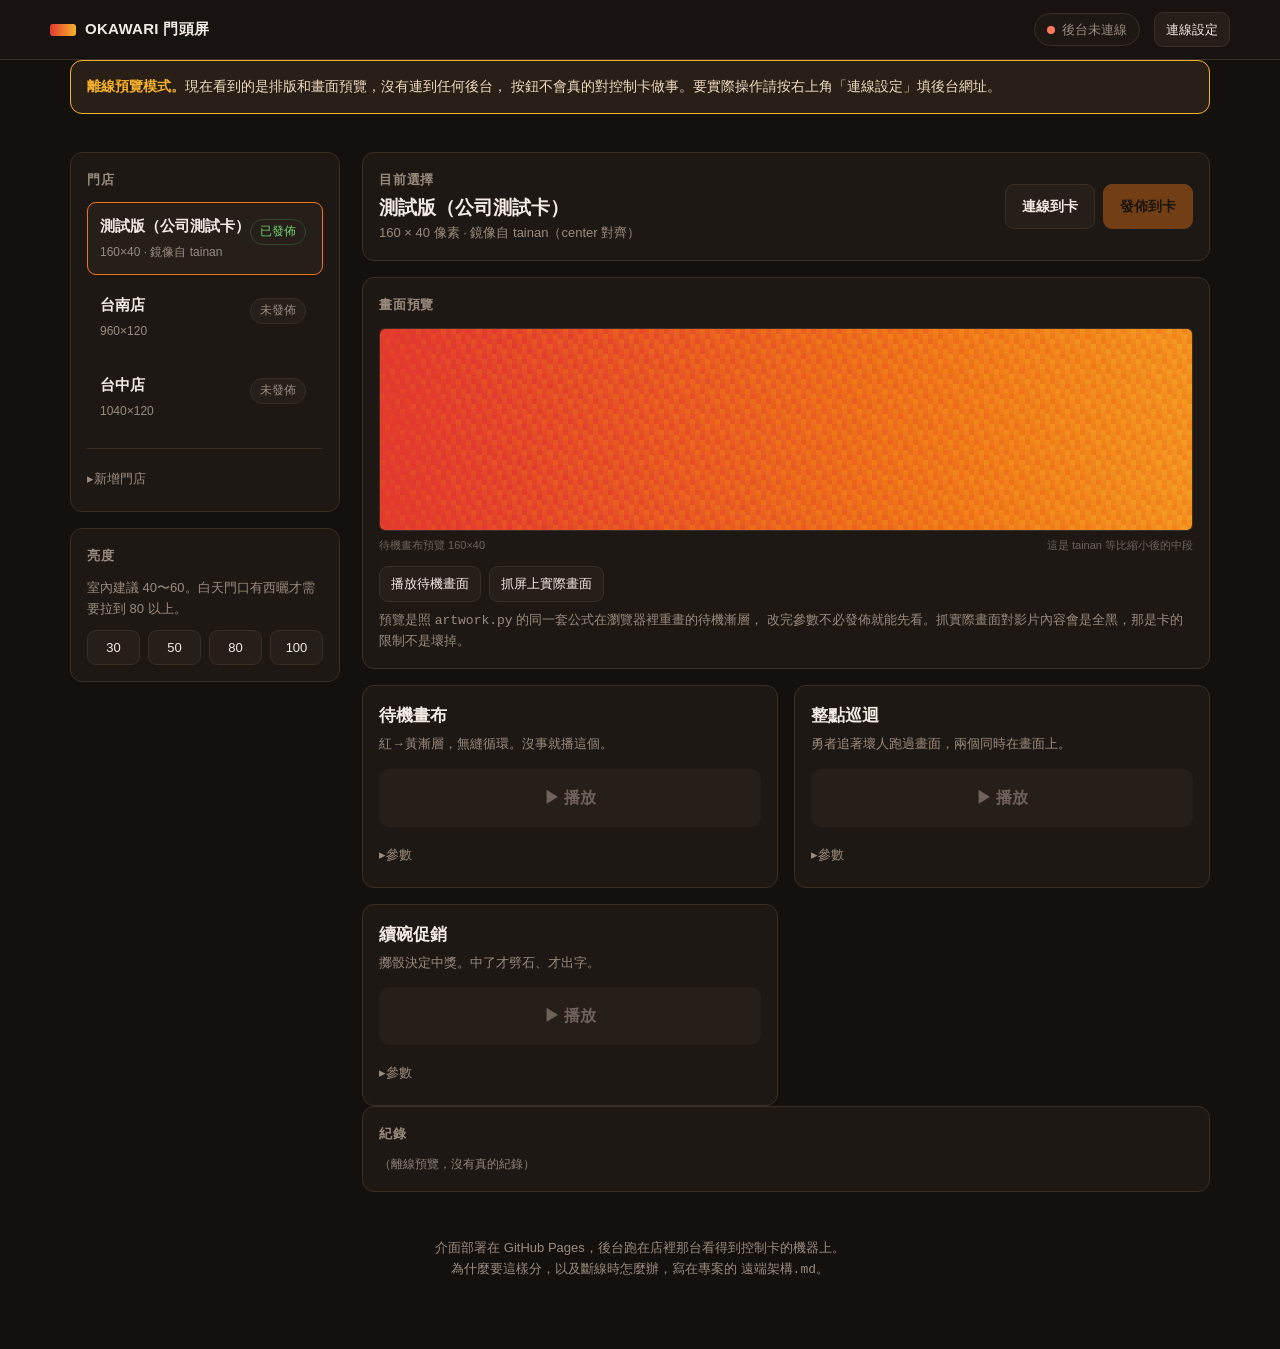
==== docs/index.html @ 8212ab4b "OKAWARI 門頭屏：後台、控制台介面、遠端架構 - docs/index.html  可部署到 GitHub Pages 的控制台 - 後台/            編譯 → 送檔 → 建節目，含" ====
<!doctype html>
<html lang="zh-Hant">
<head>
<meta charset="utf-8">
<meta name="viewport" content="width=device-width,initial-scale=1">
<meta name="color-scheme" content="dark">
<title>OKAWARI 門頭屏 · 控制台</title>
<link rel="icon" href="data:image/svg+xml,<svg xmlns='http://www.w3.org/2000/svg' viewBox='0 0 32 32'><rect width='32' height='32' rx='6' fill='%23e23a2e'/><rect x='5' y='12' width='22' height='8' rx='2' fill='%23f7b32b'/></svg>">
<style>
/* ------------------------------------------------------------------ 基礎 */
*{box-sizing:border-box;margin:0;padding:0}
:root{
  --bg:#14100e; --panel:#1e1814; --panel2:#261e19; --line:#3a2e25;
  --ink:#f4ece4; --dim:#9b8b7d; --dim2:#6f6259;
  --red:#e23a2e; --org:#f07818; --yel:#f7b32b;
  --ok:#6ed36e; --bad:#ff7a5c; --warn:#f7b32b;
  --r:12px;
}
body{
  background:var(--bg); color:var(--ink);
  font:15px/1.65 -apple-system,BlinkMacSystemFont,"Segoe UI","Noto Sans TC","PingFang TC","Microsoft JhengHei",sans-serif;
  -webkit-font-smoothing:antialiased; padding-bottom:60px;
}
a{color:var(--yel)}
button,input,select,textarea{font:inherit;color:inherit}
button{cursor:pointer;border:0;background:none}
::selection{background:var(--org);color:#1a1008}

/* ------------------------------------------------------------------ 版面 */
.wrap{max-width:1180px;margin:0 auto;padding:0 20px}
header{
  border-bottom:1px solid var(--line); background:#181310;
  position:sticky; top:0; z-index:50;
  backdrop-filter:blur(8px);
}
.hbar{display:flex;align-items:center;gap:14px;padding:12px 0;flex-wrap:wrap}
.logo{display:flex;align-items:center;gap:9px;font-weight:700;letter-spacing:.02em}
.logo i{width:26px;height:12px;border-radius:3px;
  background:linear-gradient(90deg,var(--red),var(--yel));display:block}
.spacer{flex:1}
.conn{display:flex;align-items:center;gap:7px;font-size:13px;color:var(--dim);
  border:1px solid var(--line);border-radius:20px;padding:5px 12px;background:var(--panel)}
.dot{width:8px;height:8px;border-radius:50%;background:var(--dim2);flex:none}
.dot.on{background:var(--ok);box-shadow:0 0 8px var(--ok)}
.dot.off{background:var(--bad)}
.dot.wait{background:var(--warn);animation:pulse 1s infinite}
@keyframes pulse{50%{opacity:.3}}

main{display:grid;grid-template-columns:270px 1fr;gap:22px;padding-top:22px;align-items:start}
@media(max-width:860px){main{grid-template-columns:1fr}}

.panel{background:var(--panel);border:1px solid var(--line);border-radius:var(--r);
  padding:16px;margin-bottom:16px}
.panel h2{font-size:13px;font-weight:600;color:var(--dim);letter-spacing:.06em;
  text-transform:uppercase;margin-bottom:12px}
.hint{color:var(--dim);font-size:13px;line-height:1.6}
.hint+.hint{margin-top:6px}

/* ------------------------------------------------------------------ 門店清單 */
.storeitem{display:block;width:100%;text-align:left;padding:11px 12px;border-radius:9px;
  border:1px solid transparent;margin-bottom:6px;transition:background .12s}
.storeitem:hover{background:var(--panel2)}
.storeitem.sel{background:var(--panel2);border-color:var(--org)}
.storeitem b{display:block;font-size:15px;font-weight:600}
.storeitem span{font-size:12px;color:var(--dim);font-variant-numeric:tabular-nums}
.storeitem .st{float:right;margin-top:5px}

/* ------------------------------------------------------------------ 內容卡 */
.grid{display:grid;grid-template-columns:repeat(auto-fit,minmax(280px,1fr));gap:16px}
.feat{background:var(--panel);border:1px solid var(--line);border-radius:var(--r);
  padding:16px;display:flex;flex-direction:column}
.feat h3{font-size:17px;margin-bottom:3px}
.feat .desc{color:var(--dim);font-size:13px;margin-bottom:14px;flex:1}
.trigger{width:100%;padding:16px;border-radius:10px;font-size:16px;font-weight:700;
  background:linear-gradient(96deg,var(--red),var(--org) 55%,var(--yel));color:#1a1008;
  transition:filter .12s,transform .06s}
.trigger:hover{filter:brightness(1.1)}
.trigger:active{transform:translateY(1px)}
.trigger[disabled]{background:var(--panel2);color:var(--dim2);cursor:not-allowed;filter:none}

/* ------------------------------------------------------------------ 按鈕 */
.btn{padding:10px 16px;border-radius:9px;background:var(--panel2);
  border:1px solid var(--line);font-size:14px;font-weight:600;transition:background .12s}
.btn:hover{background:#33291f}
.btn[disabled]{opacity:.4;cursor:not-allowed}
.btn.primary{background:var(--org);border-color:var(--org);color:#1a1008}
.btn.primary:hover{background:var(--yel)}
.btn.sm{padding:6px 11px;font-size:13px;font-weight:500}
.btn.danger:hover{background:#4a2320;border-color:var(--bad);color:var(--bad)}
.row{display:flex;gap:8px;flex-wrap:wrap}
.row>.grow{flex:1}

/* ------------------------------------------------------------------ 表單 */
label{display:block;font-size:12px;color:var(--dim);margin:12px 0 4px}
input,select{width:100%;padding:9px 11px;border-radius:8px;border:1px solid var(--line);
  background:#171310;font-size:14px}
input:focus,select:focus{outline:0;border-color:var(--org)}
.f2{display:grid;grid-template-columns:1fr 1fr;gap:0 10px}

/* ------------------------------------------------------------------ 預覽 */
.screen{width:100%;background:#000;border-radius:6px;border:1px solid var(--line);
  image-rendering:pixelated;display:block}
.ruler{display:flex;justify-content:space-between;font-size:11px;color:var(--dim2);
  font-variant-numeric:tabular-nums;margin-top:5px}

/* ------------------------------------------------------------------ 其他 */
.tag{display:inline-block;padding:2px 9px;border-radius:20px;font-size:11.5px;
  background:var(--panel2);border:1px solid var(--line);color:var(--dim);
  margin:0 4px 4px 0;font-variant-numeric:tabular-nums}
.tag.ok{color:var(--ok);border-color:#2d4a2d}
.tag.bad{color:var(--bad);border-color:#4a2b23}
.tag.click{cursor:pointer}
.tag.click:hover{border-color:var(--org)}
.tag.off{opacity:.35}
#log{font:12px/1.6 ui-monospace,SFMono-Regular,Consolas,monospace;color:#8f8378;
  white-space:pre-wrap;max-height:230px;overflow:auto;word-break:break-all}
details summary{cursor:pointer;color:var(--dim);font-size:13px;padding:5px 0;
  list-style:none;user-select:none}
details summary::-webkit-details-marker{display:none}
details summary::before{content:"▸ ";display:inline-block;transition:transform .15s}
details[open] summary::before{content:"▾ "}
.sep{height:1px;background:var(--line);margin:14px 0}
.toast{position:fixed;left:50%;bottom:26px;transform:translateX(-50%);z-index:200;
  background:#2b211a;border:1px solid var(--line);border-radius:10px;padding:12px 20px;
  font-size:14px;box-shadow:0 8px 28px #0009;max-width:90vw}
.toast.bad{border-color:var(--bad);color:var(--bad)}
.toast.ok{border-color:#2d4a2d}
.banner{background:#2a1f16;border:1px solid var(--warn);border-radius:var(--r);
  padding:14px 16px;margin-bottom:16px;font-size:14px;color:#f0dcc0}
.banner b{color:var(--yel)}
</style>
</head>
<body>

<header>
 <div class="wrap hbar">
  <div class="logo"><i></i>OKAWARI 門頭屏</div>
  <div class="spacer"></div>
  <div class="conn"><span class="dot wait" id="dot"></span><span id="connlabel">連線中…</span></div>
  <button class="btn sm" onclick="toggleSettings()">連線設定</button>
 </div>
</header>

<div class="wrap">

<div id="settings" class="panel" style="display:none;margin-top:16px">
  <h2>後台位置</h2>
  <p class="hint">這個頁面本身只是介面，真正跟控制卡講話的是「後台」。
     下面填後台在哪裡。換場地、換網路就改這一格，其他都不用動。</p>
  <label>後台網址</label>
  <input id="apibase" placeholder="http://localhost:8080">
  <div class="row" style="margin-top:10px">
    <button class="btn sm" onclick="preset('http://localhost:8080')">本機</button>
    <button class="btn sm" onclick="preset(location.origin)">同一台（現在這個網址）</button>
    <button class="btn sm" onclick="preset('')">離線預覽</button>
    <span class="grow"></span>
    <button class="btn sm primary" onclick="saveBase()">套用</button>
  </div>
  <div class="sep"></div>
  <p class="hint"><b>連不上的時候先看這裡：</b></p>
  <p class="hint">· 這個頁面走 https、後台走 http 的話，瀏覽器只准連 <code>localhost</code>，
     區網 IP（192.168.x.x）會被擋掉。要嘛把頁面存到本機用 http 開，
     要嘛給後台一個 https 網址（見 <code>遠端架構.md</code> 的 Cloudflare Tunnel 那節）。</p>
  <p class="hint">· 後台沒開 → 先在那台電腦跑 <code>後台.bat</code>。</p>
</div>

<div id="offlinebanner" class="banner" style="display:none">
  <b>離線預覽模式。</b>現在看到的是排版和畫面預覽，沒有連到任何後台，
  按鈕不會真的對控制卡做事。要實際操作請按右上角「連線設定」填後台網址。
</div>

<main>
<!-- ------------------------------------------------------ 左：門店 -->
<aside>
  <div class="panel">
    <h2>門店</h2>
    <div id="storelist"></div>
    <div class="sep"></div>
    <details>
      <summary>新增門店</summary>
      <p class="hint">代號是英文短代號，小寫、不要空格。取了不要改，它會變成檔名前綴。</p>
      <label>代號</label><input id="nid" placeholder="kaohsiung">
      <label>店名</label><input id="nname" placeholder="高雄店">
      <div class="f2">
        <div><label>畫布寬</label><input id="nw" inputmode="numeric" placeholder="960"></div>
        <div><label>畫布高</label><input id="nh" inputmode="numeric" placeholder="120"></div>
      </div>
      <div class="row" style="margin-top:12px">
        <button class="btn sm" onclick="addStore()">＋ 建立</button>
      </div>
    </details>
  </div>

  <div class="panel">
    <h2>亮度</h2>
    <p class="hint" style="margin-bottom:10px">室內建議 40〜60。白天門口有西曬才需要拉到 80 以上。</p>
    <div class="row">
      <button class="btn sm grow" onclick="bright(30)">30</button>
      <button class="btn sm grow" onclick="bright(50)">50</button>
      <button class="btn sm grow" onclick="bright(80)">80</button>
      <button class="btn sm grow" onclick="bright(100)">100</button>
    </div>
  </div>
</aside>

<!-- ------------------------------------------------------ 右：控制 -->
<section>
  <div class="panel">
    <div class="row" style="align-items:center">
      <div class="grow">
        <h2 style="margin:0">目前選擇</h2>
        <div id="curname" style="font-size:19px;font-weight:700;margin-top:2px">—</div>
        <div id="curmeta" class="hint"></div>
      </div>
      <button class="btn" onclick="doConnect()">連線到卡</button>
      <button class="btn primary" id="pubbtn" onclick="doPublish()">發佈到卡</button>
    </div>
  </div>

  <div class="panel">
    <h2>畫面預覽</h2>
    <canvas id="prev" class="screen"></canvas>
    <div class="ruler"><span id="prevleft">—</span><span id="prevright"></span></div>
    <div class="row" style="margin-top:12px">
      <button class="btn sm" id="livebtn" onclick="toggleLive()">播放待機畫面</button>
      <button class="btn sm" onclick="loadShot()">抓屏上實際畫面</button>
    </div>
    <p class="hint" style="margin-top:8px">
      預覽是照 <code>artwork.py</code> 的同一套公式在瀏覽器裡重畫的待機漸層，
      改完參數不必發佈就能先看。抓實際畫面對影片內容會是全黑，那是卡的限制不是壞掉。</p>
  </div>

  <div id="features" class="grid"></div>

  <div class="panel">
    <h2>紀錄</h2>
    <div id="log">—</div>
  </div>
</section>
</main>

<p class="hint" style="margin:30px 0 10px;text-align:center">
  介面部署在 GitHub Pages，後台跑在店裡那台看得到控制卡的機器上。<br>
  為什麼要這樣分，以及斷線時怎麼辦，寫在專案的 <code>遠端架構.md</code>。
</p>
</div>

<script>
/* ==================================================================
   OKAWARI 門頭屏 · 控制台前端

   這支是純靜態頁面，可以直接放 GitHub Pages。
   它自己不認得控制卡，所有動作都是打 API 給「後台」，
   後台才是那台看得到卡的機器。所以後台位置要能改，存在 localStorage。
   ================================================================== */

const $ = id => document.getElementById(id);
let BASE = localStorage.getItem('okawari_api');
if (BASE === null) BASE = guessBase();
let D = null;              // 後台回來的整包資料
let SEL = localStorage.getItem('okawari_store') || '';
let ONLINE = false;
let BUSY = false;

/* 第一次開的時候猜一個合理的後台位置：
   從後台自己端出來的話用同一個 origin，從 GitHub Pages 開的話用 localhost。 */
function guessBase(){
  if (location.protocol === 'file:') return 'http://localhost:8080';
  if (location.hostname.endsWith('github.io')) return 'http://localhost:8080';
  return location.origin;
}

/* ---------------------------------------------------------------- API */
async function api(path, body){
  if (!BASE) throw new Error('OFFLINE');
  const opt = {cache:'no-store'};
  if (body){ opt.method='POST'; opt.body=JSON.stringify(body); }
  const ctl = new AbortController();
  const kill = setTimeout(()=>ctl.abort(), 180000);   // 發佈會跑很久
  opt.signal = ctl.signal;
  try{
    const r = await fetch(BASE.replace(/\/$/,'') + path, opt);
    const j = await r.json();
    if (j.error) throw new Error(j.error);
    return j;
  } finally { clearTimeout(kill); }
}

function toast(msg, kind){
  const t = document.createElement('div');
  t.className = 'toast ' + (kind||'');
  t.textContent = msg;
  document.body.appendChild(t);
  setTimeout(()=>t.remove(), kind==='bad' ? 6000 : 2600);
}

/* ---------------------------------------------------------------- 設定 */
function toggleSettings(){
  const s = $('settings');
  s.style.display = s.style.display === 'none' ? 'block' : 'none';
  $('apibase').value = BASE;
}
function preset(v){ $('apibase').value = v; }
function saveBase(){
  BASE = $('apibase').value.trim().replace(/\/$/,'');
  localStorage.setItem('okawari_api', BASE);
  $('settings').style.display = 'none';
  toast(BASE ? ('後台設成 ' + BASE) : '切到離線預覽');
  refresh();
}

/* ---------------------------------------------------------------- 內容定義
   每個功能底下要出現哪些可調參數。跟 artwork.py 的 DEFAULT_PARAMS 對應。 */
const FEATURES = [
  {key:'idle', name:'待機畫布', desc:'紅→黃漸層，無縫循環。沒事就播這個。', fields:[
    ['idle_scroll','漸層跑動（一輪跑幾趟，0 = 不跑、只在原地慢慢變色）'],
    ['idle_seconds','長度（秒）'],
    ['idle_fps','每秒幾格'],
    ['gradient_window','漸變跨度 0〜1（越小顏色跨度越窄）'],
    ['dither','顆粒強度（0 = 完全乾淨，但容易出色帶）'],
  ]},
  {key:'patrol', name:'整點巡迴', desc:'勇者追著壞人跑過畫面，兩個同時在畫面上。', fields:[
    ['patrol_every_minutes','自動觸發間隔（分鐘，0 = 不自動）'],
    ['patrol_seconds','長度（秒）'],
    ['patrol_fps','每秒幾格'],
    ['patrol_gap','勇者落後壞人的距離'],
  ]},
  {key:'okawari', name:'續碗促銷', desc:'擲骰決定中獎。中了才劈石、才出字。', fields:[
    ['okawari_text','中獎文字'],
    ['okawari_hit_chance','中獎機率 0〜1'],
    ['okawari_seconds','長度（秒）'],
    ['okawari_fps','每秒幾格'],
    ['okawari_stone','石頭位置 0〜1'],
  ]},
];

/* ---------------------------------------------------------------- 離線示範資料 */
const DEMO = {
  offline: true,
  connected: null, card_ip: null,
  params: {idle_seconds:30, idle_fps:2, idle_scroll:0, patrol_every_minutes:0,
    patrol_seconds:12, patrol_fps:25, okawari_seconds:8, okawari_fps:25,
    okawari_hit_chance:0.25, patrol_gap:30, okawari_stone:0.55,
    gradient_window:0.72, dither:0.22, hero_scale:0.72,
    okawari_text:'おかわり おめでとう!'},
  stores: [
    {id:'test', name:'測試版（公司測試卡）', canvas:{width:160,height:40},
     mirror:{of:'tainan',align:'center'}, published:{idle:{},patrol:{},okawari:{}},
     contents:[{key:'idle',enabled:true},{key:'patrol',enabled:true},{key:'okawari',enabled:true}]},
    {id:'tainan', name:'台南店', canvas:{width:960,height:120},
     contents:[{key:'idle',enabled:true},{key:'patrol',enabled:true},{key:'okawari',enabled:true}]},
    {id:'taichung', name:'台中店', canvas:{width:1040,height:120},
     contents:[{key:'idle',enabled:true},{key:'patrol',enabled:true},{key:'okawari',enabled:true}]},
  ],
  log: ['（離線預覽，沒有真的紀錄）'],
};

/* ---------------------------------------------------------------- 主更新 */
async function refresh(){
  if (BUSY) return;
  let ok = false;
  try {
    D = await api('/api/stores');
    ok = true;
  } catch(e) {
    D = DEMO;
  }
  ONLINE = ok;
  $('offlinebanner').style.display = ok ? 'none' : 'block';
  $('dot').className = 'dot ' + (ok ? (D.connected ? 'on' : 'wait') : 'off');
  $('connlabel').textContent = !ok ? '後台未連線'
    : D.connected ? ('卡已連線 · ' + D.card_ip)
    : '後台在，卡未連線';

  if (!D.stores.some(s => s.id === SEL)) SEL = (D.stores[0]||{}).id || '';
  drawStores();
  drawCurrent();
  drawFeatures();
  $('log').textContent = (D.log||[]).join('\n') || '—';

  // 每次更新都重畫預覽。不能只靠 live 的動畫迴圈 —— 瀏覽器切到別的分頁時
  // requestAnimationFrame 會停掉，回來時畫布還停在上一家店的尺寸。
  // 除非現在畫的是抓回來的實際畫面，那就別蓋掉。
  if (mode === 'preview') drawPreview(phase);
}

function drawStores(){
  $('storelist').innerHTML = D.stores.map(s => {
    const c = s.canvas||{};
    const pubn = Object.keys(s.published||{}).length;
    const st = pubn
      ? `<span class="tag ok st">已發佈</span>`
      : `<span class="tag st">未發佈</span>`;
    return `<button class="storeitem ${s.id===SEL?'sel':''}" onclick="pick('${s.id}')">
      ${st}<b>${esc(s.name)}</b>
      <span>${c.width ? c.width+'×'+c.height : '畫布未定'}${s.mirror?' · 鏡像自 '+s.mirror.of:''}</span>
    </button>`;
  }).join('');
}

function cur(){ return (D.stores||[]).find(s => s.id === SEL) || {}; }

function drawCurrent(){
  const s = cur(), c = s.canvas||{};
  $('curname').textContent = s.name || '—';
  const bits = [];
  if (c.width) bits.push(c.width + ' × ' + c.height + ' 像素');
  if (s.mirror) bits.push('鏡像自 ' + s.mirror.of + '（' + s.mirror.align + ' 對齊）');
  const netmap = {'4g-router':'4G 路由器','none':'沒有對外網路','lan':'店內網路'};
  if (s.network) bits.push(netmap[s.network.uplink] || s.network.uplink);
  $('curmeta').textContent = bits.join(' · ');
  $('pubbtn').disabled = !ONLINE;
}

function drawFeatures(){
  const s = cur(), pub = s.published||{}, P = D.params||{};
  $('features').innerHTML = FEATURES.filter(f =>
    (s.contents||[]).some(c => c.key===f.key && c.enabled)
  ).map(f => {
    const ready = !!pub[f.key];
    return `<div class="feat">
      <h3>${f.name}</h3>
      <div class="desc">${f.desc}</div>
      <button class="trigger" ${(!ready||!ONLINE)?'disabled':''}
        onclick="trigger('${f.key}')">${ready?'▶ 播放':'尚未發佈'}</button>
      <details style="margin-top:12px">
        <summary>參數</summary>
        ${f.fields.map(([k,lab]) =>
          `<label>${lab}</label><input data-g="${f.key}" data-p="${k}"
             value="${P[k]!==undefined?esc(String(P[k])):''}"
             oninput="if('${k}'.startsWith('idle')||'${k}'=='gradient_window'||'${k}'=='dither')drawPreview(phase)">`
        ).join('')}
        <div class="row" style="margin-top:12px">
          <button class="btn sm" onclick="saveGroup('${f.key}')">儲存參數</button>
        </div>
        <p class="hint" style="margin-top:8px">存完要按上面的「發佈到卡」才會重編上去。</p>
      </details>
    </div>`;
  }).join('') || '<div class="panel hint">這家店還沒啟用任何內容。</div>';
}

function esc(s){ return String(s).replace(/[&<>"]/g, m =>
  ({'&':'&amp;','<':'&lt;','>':'&gt;','"':'&quot;'}[m])); }

/* ---------------------------------------------------------------- 動作 */
function pick(id){ SEL = id; localStorage.setItem('okawari_store', id); refresh(); }

async function act(fn, label){
  if (!ONLINE) return toast('離線預覽，這個按鈕不會真的做事', 'bad');
  BUSY = true;
  try { await fn(); toast(label + ' 完成', 'ok'); }
  catch(e){ toast(label + ' 失敗：' + e.message, 'bad'); }
  finally { BUSY = false; refresh(); }
}

function doConnect(){ act(() => api('/api/connect?store=' + SEL), '連線'); }

function doPublish(){
  if (!confirm('要重新編譯並送到卡上嗎？\n畫布越大越久，960×120 大約要一兩分鐘。')) return;
  $('pubbtn').textContent = '編譯發佈中…';
  act(() => api('/api/publish?store=' + SEL), '發佈')
    .finally(() => $('pubbtn').textContent = '發佈到卡');
}

function trigger(key){
  act(async () => {
    const r = await api('/api/switch?store=' + SEL + '&key=' + key);
    if (r.hit === true)  toast('續碗中獎！劈石版本', 'ok');
    if (r.hit === false) toast('續碗沒中，跑過去版本');
  }, '播放');
}

function bright(v){ act(() => api('/api/brightness?value=' + v), '亮度 ' + v); }

function saveGroup(k){
  const b = {};
  document.querySelectorAll('[data-g="' + k + '"]').forEach(i => b[i.dataset.p] = i.value);
  act(() => api('/api/params', b), '儲存參數');
}

function addStore(){
  const b = {id:$('nid').value.trim(), name:$('nname').value.trim(),
             width:$('nw').value, height:$('nh').value};
  if (!b.id) return toast('要先填代號', 'bad');
  act(() => api('/api/add_store', b), '新增門店');
}

async function loadShot(){
  if (!ONLINE) return toast('離線預覽抓不到畫面', 'bad');
  stopLive();
  const cv = $('prev'), g = cv.getContext('2d');
  const im = new Image();
  im.onload = () => {
    mode = 'shot';
    cv.width = im.width; cv.height = im.height;
    cv.style.aspectRatio = im.width + ' / ' + im.height;
    g.drawImage(im, 0, 0);
    $('prevleft').textContent = '屏上實際畫面 ' + im.width + '×' + im.height;
    $('prevright').textContent = new Date().toLocaleTimeString();
  };
  im.onerror = () => toast('抓不到畫面。影片內容本來就截不到圖，會是黑的。', 'bad');
  im.src = BASE + '/api/shot?' + Date.now();
}

/* ================================================================
   待機漸層預覽
   照 artwork.py 的 Screen.gradient() 一比一搬過來，
   這樣後台還沒開、或還沒發佈的時候也看得到改參數的效果。
   ================================================================ */
const RED=[226,58,46], ORG=[240,120,24], YEL=[247,179,43];
const RAMP = (() => {
  const r = new Uint8Array(256*3);
  for (let i=0;i<256;i++){
    const t = i/255;
    let c;
    if (t < 0.5){ const u=t*2; c = RED.map((v,k)=>v+(ORG[k]-v)*u); }
    else { const u=(t-0.5)*2; c = ORG.map((v,k)=>v+(YEL[k]-v)*u); }
    r[i*3]=c[0]|0; r[i*3+1]=c[1]|0; r[i*3+2]=c[2]|0;
  }
  return r;
})();

/* 讀參數：優先讀畫面上正在編輯的輸入框，沒有才用後台存的值。
   這樣調參數是即時看得到的，不用先存檔。 */
function livParam(name, dflt){
  const el = document.querySelector('[data-p="' + name + '"]');
  if (el && el.value !== '') { const v = parseFloat(el.value); if (!isNaN(v)) return v; }
  const v = (D && D.params) ? parseFloat(D.params[name]) : NaN;
  return isNaN(v) ? dflt : v;
}

let live = false, phase = 0, raf = null;
let mode = 'preview';        // 'preview' = 自己算的漸層；'shot' = 從卡上抓回來的畫面

function drawPreview(ph){
  mode = 'preview';
  const s = cur(), c = s.canvas || {};
  const cols = c.width || 160, rows = c.height || 40;
  const cv = $('prev'), g = cv.getContext('2d');
  cv.width = cols; cv.height = rows;
  cv.style.aspectRatio = cols + ' / ' + rows;

  const win = livParam('gradient_window', 0.72);
  const dAmt = livParam('dither', 0.22);
  const dth = []; for (let k=0;k<17;k++) dth.push(((k/17)-0.5)*dAmt);

  const img = g.createImageData(cols, rows);
  const px = img.data;
  const span = Math.max(1, cols-1);
  let i = 0;
  for (let y=0;y<rows;y++){
    const d13 = 13*y;
    for (let x=0;x<cols;x++){
      let t = ph + (x/span)*win + dth[(7*x + d13) % 17];
      t = t < 0 ? 0 : (t > 1 ? 1 : t);
      const o = (t*255|0)*3;
      px[i++]=RAMP[o]; px[i++]=RAMP[o+1]; px[i++]=RAMP[o+2]; px[i++]=255;
    }
  }
  g.putImageData(img, 0, 0);

  $('prevleft').textContent = '待機畫布預覽 ' + cols + '×' + rows;
  $('prevright').textContent = s.mirror
    ? ('這是 ' + s.mirror.of + ' 等比縮小後的中段')
    : '主畫布';
}

/* phase 走三角波，跟 render_idle() 一樣，這樣尾接頭不會跳。 */
function toggleLive(){ live ? stopLive() : startLive(); }
function startLive(){
  live = true; $('livebtn').textContent = '停止';
  const secs = Math.max(1, livParam('idle_seconds', 30));
  const room = 1 - livParam('gradient_window', 0.72);
  const t0 = performance.now();
  (function step(now){
    if (!live) return;
    const q = ((now - t0) / 1000 / secs) % 1;
    phase = room * (q < 0.5 ? q*2 : (1-q)*2);
    drawPreview(phase);
    raf = requestAnimationFrame(step);
  })(t0);
}
function stopLive(){
  live = false; if (raf) cancelAnimationFrame(raf);
  $('livebtn').textContent = '播放待機畫面';
}

/* ---------------------------------------------------------------- 啟動 */
refresh();
setInterval(() => { if (!BUSY) refresh(); }, 6000);
</script>
</body>
</html>
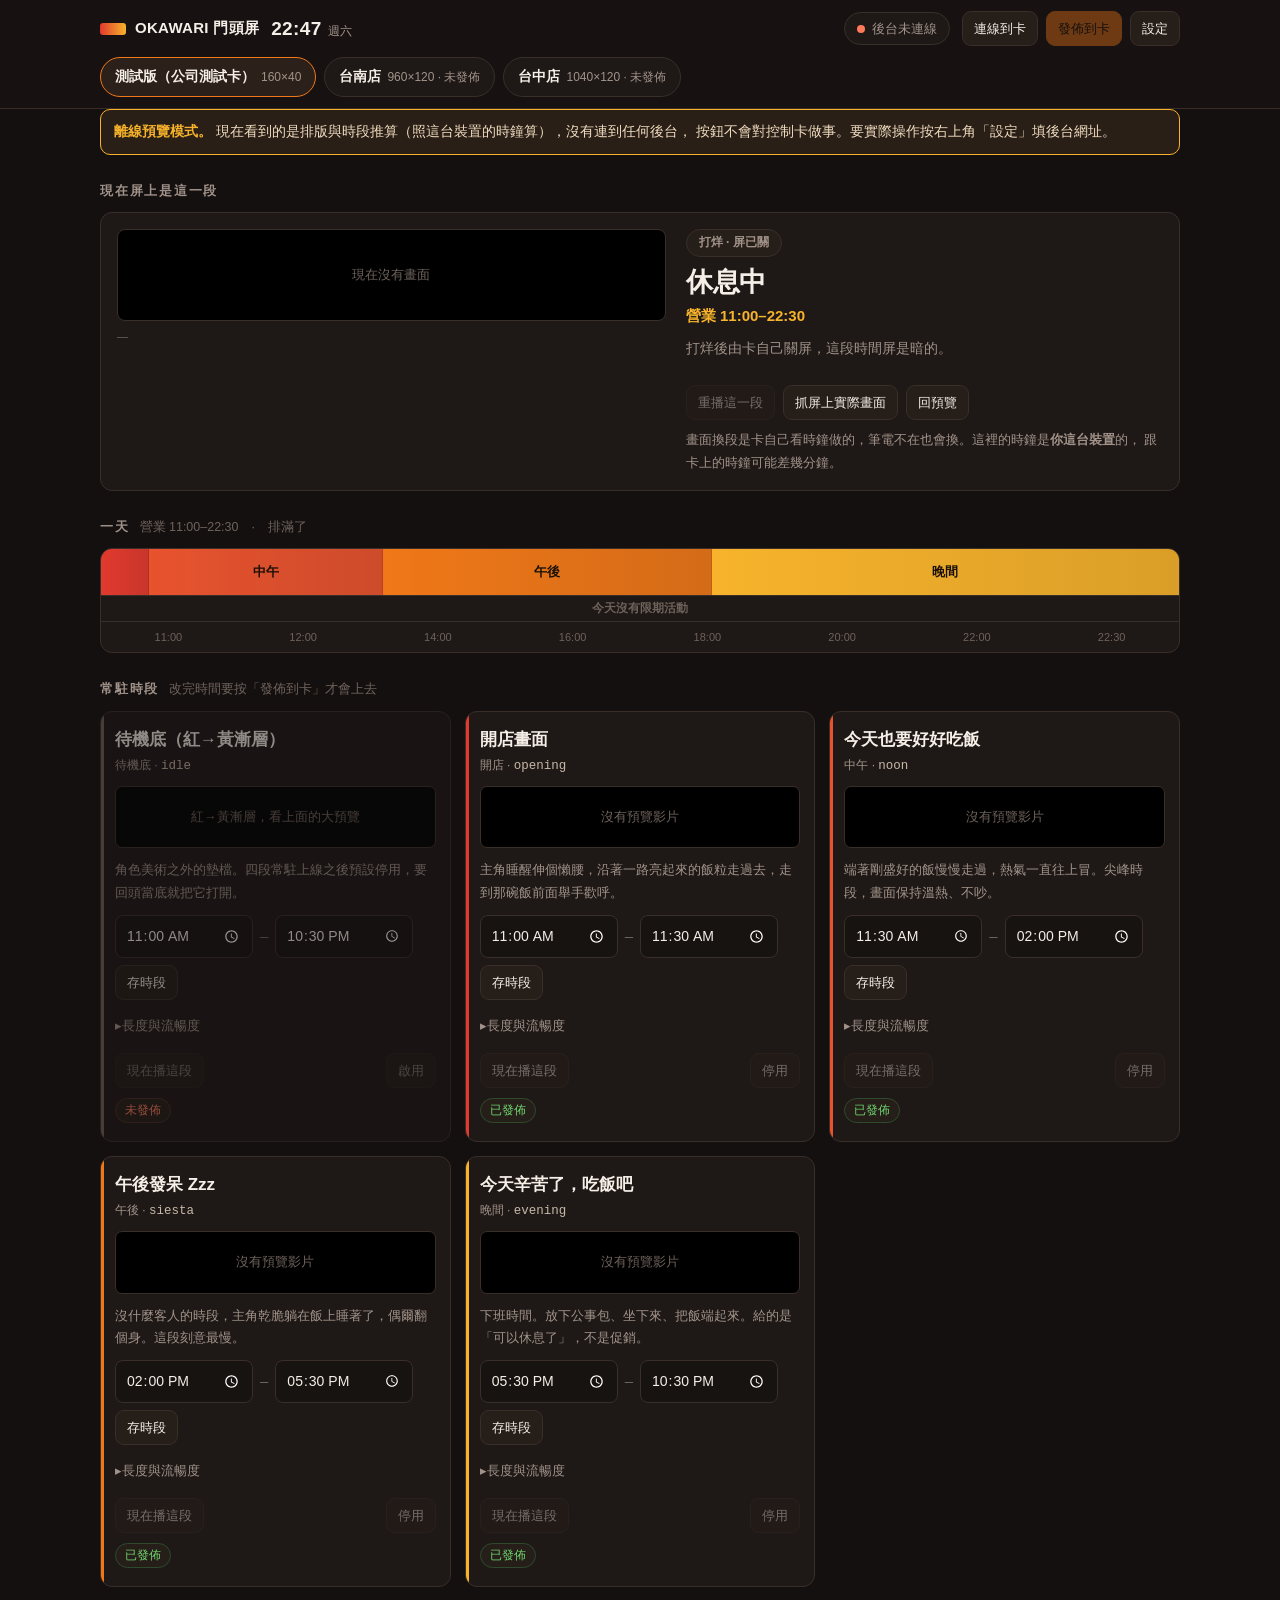
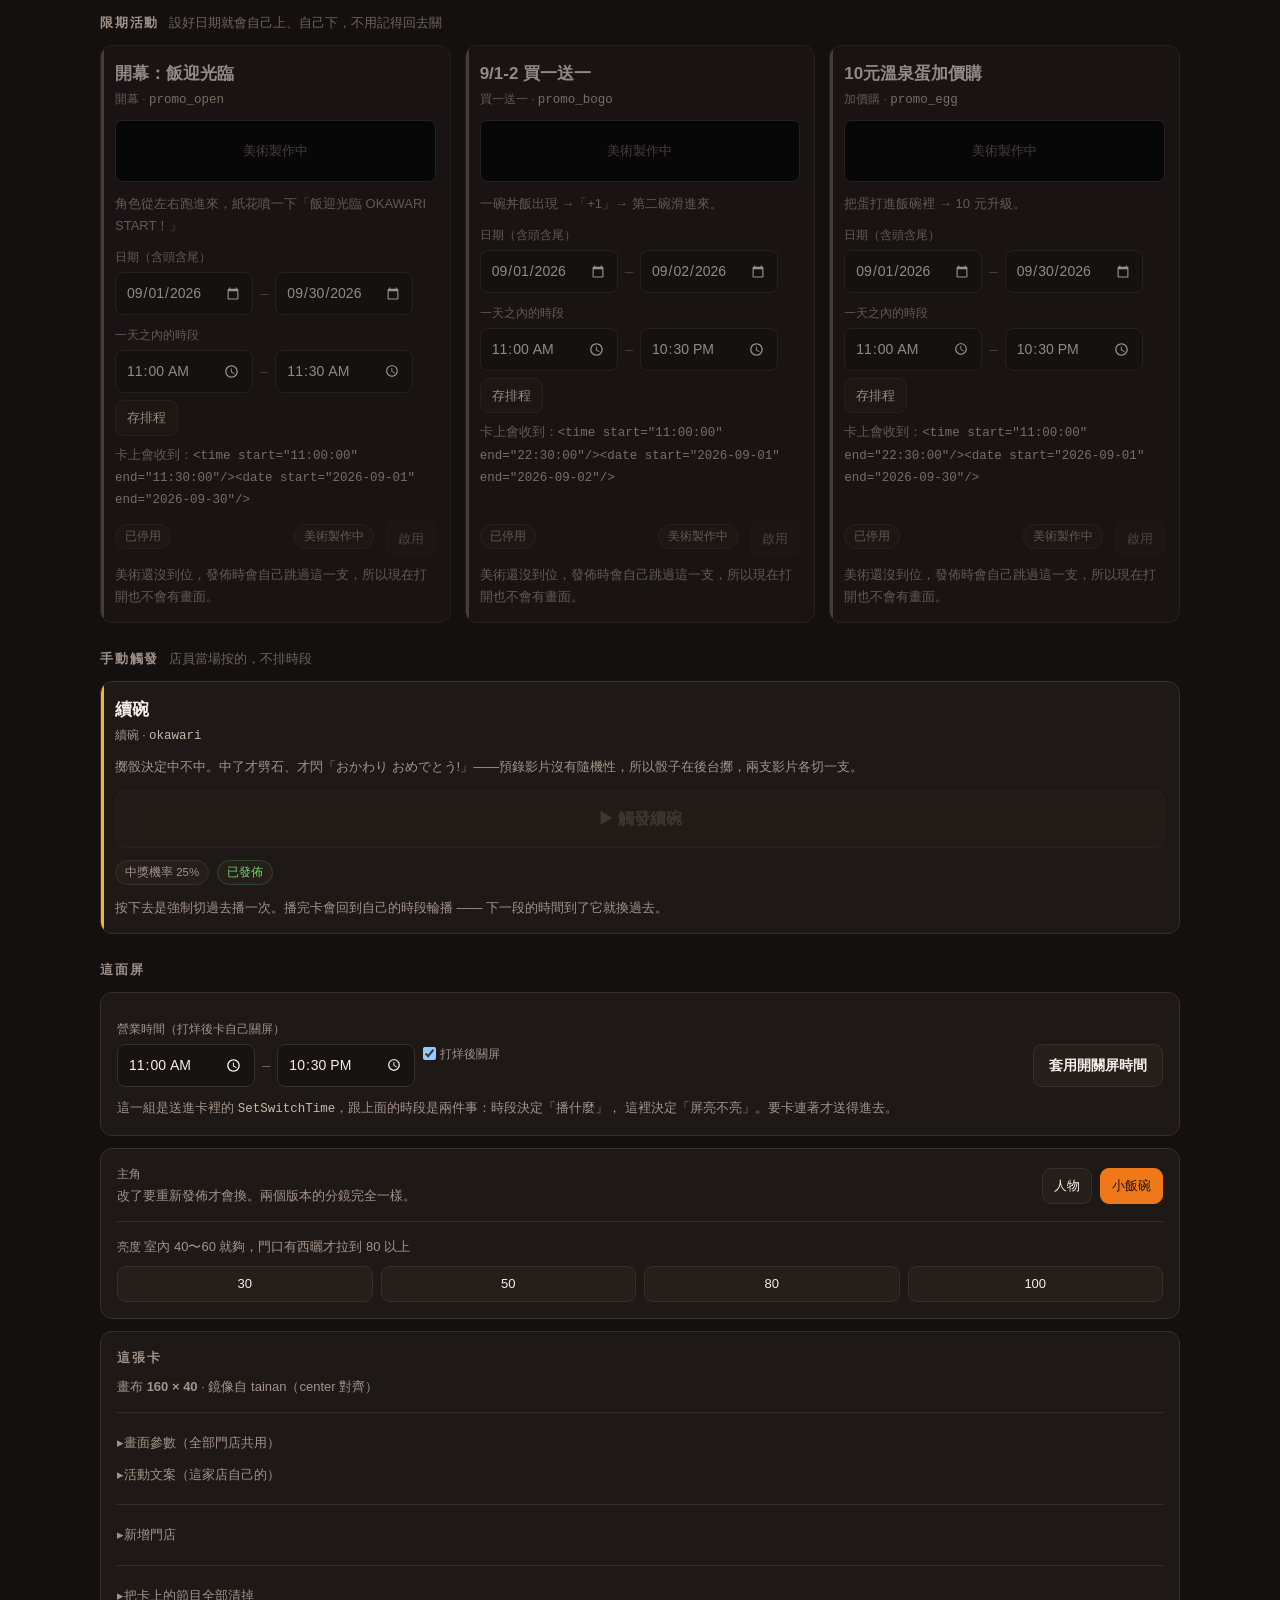
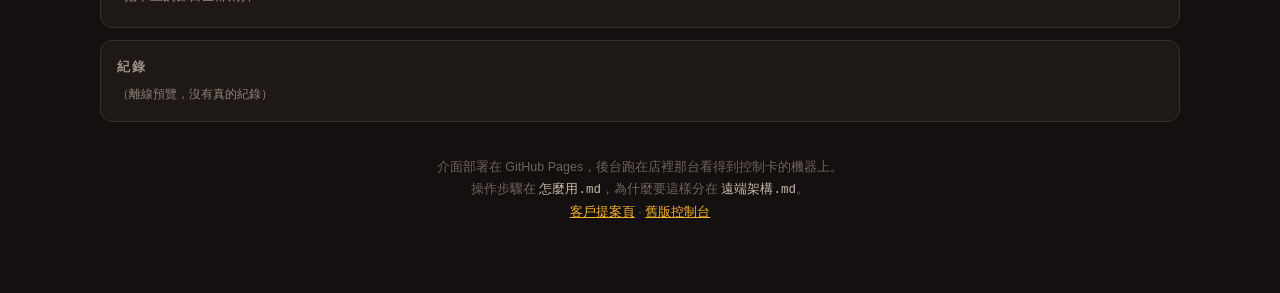
==== commit 98338a42: "0818 故事線：晚間上班族、續飯 COMBO、金飯碗、買一送一 業主 8/18 給的新故事線，加上 8/19 的兩個回饋。  畫面 - 晚間段改成上班族造型。不是新角色，是主角換裝 ——   小飯碗" ====
--- a/docs/index.html
+++ b/docs/index.html
@@ -7,11 +7,18 @@
 <title>OKAWARI 門頭屏 · 控制台</title>
 <link rel="icon" href="data:image/svg+xml,<svg xmlns='http://www.w3.org/2000/svg' viewBox='0 0 32 32'><rect width='32' height='32' rx='6' fill='%23e23a2e'/><rect x='5' y='12' width='22' height='8' rx='2' fill='%23f7b32b'/></svg>">
 <style>
-/* ------------------------------------------------------------------ 基礎 */
+/* ==================================================================
+   控制台 v2 · 以時段為主
+
+   v1 是「三個功能各一張卡，按下去就播」。四段常駐上線之後那個排法就
+   不對了 —— 屏平常是卡自己按時鐘在換，沒有人在按按鈕。
+   所以這一版的主角是「一天」：現在是哪一段、接下來換什麼、
+   哪個時間沒排到東西。手動觸發降級成其中一小塊。
+   ================================================================== */
 *{box-sizing:border-box;margin:0;padding:0}
 :root{
-  --bg:#14100e; --panel:#1e1814; --panel2:#261e19; --line:#3a2e25;
-  --ink:#f4ece4; --dim:#9b8b7d; --dim2:#6f6259;
+  --bg:#141010; --panel:#1e1816; --panel2:#261e19; --line:#3a2e28;
+  --ink:#f6efe8; --dim:#a2938a; --dim2:#6f625b;
   --red:#e23a2e; --org:#f07818; --yel:#f7b32b;
   --ok:#6ed36e; --bad:#ff7a5c; --warn:#f7b32b;
   --r:12px;
@@ -19,24 +26,25 @@
 body{
   background:var(--bg); color:var(--ink);
   font:15px/1.65 -apple-system,BlinkMacSystemFont,"Segoe UI","Noto Sans TC","PingFang TC","Microsoft JhengHei",sans-serif;
-  -webkit-font-smoothing:antialiased; padding-bottom:60px;
+  -webkit-font-smoothing:antialiased; padding-bottom:70px;
 }
 a{color:var(--yel)}
-button,input,select,textarea{font:inherit;color:inherit}
+button,input,select{font:inherit;color:inherit}
 button{cursor:pointer;border:0;background:none}
+code{font:12.5px/1.5 ui-monospace,SFMono-Regular,Consolas,monospace;color:#c8b8a8}
 ::selection{background:var(--org);color:#1a1008}
+.num{font-variant-numeric:tabular-nums}
 
 /* ------------------------------------------------------------------ 版面 */
-.wrap{max-width:1180px;margin:0 auto;padding:0 20px}
-header{
-  border-bottom:1px solid var(--line); background:#181310;
-  position:sticky; top:0; z-index:50;
-  backdrop-filter:blur(8px);
-}
-.hbar{display:flex;align-items:center;gap:14px;padding:12px 0;flex-wrap:wrap}
+.wrap{max-width:1120px;margin:0 auto;padding:0 20px}
+header{border-bottom:1px solid var(--line);background:#181312f2;
+  position:sticky;top:0;z-index:50;backdrop-filter:blur(10px)}
+.hbar{display:flex;align-items:center;gap:12px;padding:11px 0;flex-wrap:wrap}
 .logo{display:flex;align-items:center;gap:9px;font-weight:700;letter-spacing:.02em}
-.logo i{width:26px;height:12px;border-radius:3px;
-  background:linear-gradient(90deg,var(--red),var(--yel));display:block}
+.logo i{width:26px;height:12px;border-radius:3px;display:block;
+  background:linear-gradient(90deg,var(--red),var(--yel))}
+.clock{font-size:19px;font-weight:700;letter-spacing:.02em}
+.clock small{font-size:12px;font-weight:400;color:var(--dim);margin-left:6px}
 .spacer{flex:1}
 .conn{display:flex;align-items:center;gap:7px;font-size:13px;color:var(--dim);
   border:1px solid var(--line);border-radius:20px;padding:5px 12px;background:var(--panel)}
@@ -46,107 +54,175 @@
 .dot.wait{background:var(--warn);animation:pulse 1s infinite}
 @keyframes pulse{50%{opacity:.3}}
 
-main{display:grid;grid-template-columns:270px 1fr;gap:22px;padding-top:22px;align-items:start}
-@media(max-width:860px){main{grid-template-columns:1fr}}
-
-.panel{background:var(--panel);border:1px solid var(--line);border-radius:var(--r);
-  padding:16px;margin-bottom:16px}
-.panel h2{font-size:13px;font-weight:600;color:var(--dim);letter-spacing:.06em;
-  text-transform:uppercase;margin-bottom:12px}
-.hint{color:var(--dim);font-size:13px;line-height:1.6}
+.hact{display:flex;gap:8px;align-items:center}
+.stores{display:flex;gap:8px;padding:0 0 11px;flex-wrap:wrap;align-items:center}
+
+/* 手機上這個表頭是黏在上面的，三行就會吃掉三分之一的畫面。
+   所以窄螢幕時：品牌字收掉、三顆按鈕自己成一行、門店改成橫向滑一排。 */
+@media(max-width:640px){
+  .lname{display:none}
+  .hact{width:100%}
+  .hact .btn{flex:1;text-align:center}
+  .stores{flex-wrap:nowrap;overflow-x:auto;scrollbar-width:none}
+  .stores::-webkit-scrollbar{display:none}
+  .chip{flex:none;white-space:nowrap}
+}
+.chip{padding:7px 14px;border-radius:20px;border:1px solid var(--line);
+  background:var(--panel);font-size:14px;transition:border-color .12s,background .12s}
+.chip:hover{background:var(--panel2)}
+.chip.sel{border-color:var(--org);background:#2c211a}
+.chip b{font-weight:600}
+.chip span{color:var(--dim);font-size:12px;margin-left:6px}
+
+section{margin-top:26px}
+h2.head{font-size:12.5px;font-weight:600;color:var(--dim);letter-spacing:.14em;
+  text-transform:uppercase;margin-bottom:11px;display:flex;align-items:center;gap:10px}
+h2.head .sub{text-transform:none;letter-spacing:0;color:var(--dim2);font-weight:400;font-size:12.5px}
+.panel{background:var(--panel);border:1px solid var(--line);border-radius:var(--r);padding:16px}
+.panel+.panel{margin-top:12px}
+.hint{color:var(--dim);font-size:13px;line-height:1.7}
 .hint+.hint{margin-top:6px}
-
-/* ------------------------------------------------------------------ 門店清單 */
-.storeitem{display:block;width:100%;text-align:left;padding:11px 12px;border-radius:9px;
-  border:1px solid transparent;margin-bottom:6px;transition:background .12s}
-.storeitem:hover{background:var(--panel2)}
-.storeitem.sel{background:var(--panel2);border-color:var(--org)}
-.storeitem b{display:block;font-size:15px;font-weight:600}
-.storeitem span{font-size:12px;color:var(--dim);font-variant-numeric:tabular-nums}
-.storeitem .st{float:right;margin-top:5px}
-
-/* ------------------------------------------------------------------ 內容卡 */
-.grid{display:grid;grid-template-columns:repeat(auto-fit,minmax(280px,1fr));gap:16px}
-.feat{background:var(--panel);border:1px solid var(--line);border-radius:var(--r);
-  padding:16px;display:flex;flex-direction:column}
-.feat h3{font-size:17px;margin-bottom:3px}
-.feat .desc{color:var(--dim);font-size:13px;margin-bottom:14px;flex:1}
-.trigger{width:100%;padding:16px;border-radius:10px;font-size:16px;font-weight:700;
-  background:linear-gradient(96deg,var(--red),var(--org) 55%,var(--yel));color:#1a1008;
-  transition:filter .12s,transform .06s}
-.trigger:hover{filter:brightness(1.1)}
-.trigger:active{transform:translateY(1px)}
-.trigger[disabled]{background:var(--panel2);color:var(--dim2);cursor:not-allowed;filter:none}
+.sep{height:1px;background:var(--line);margin:14px 0}
+
+/* ------------------------------------------------------------------ 現在這一段 */
+.now{display:grid;grid-template-columns:minmax(0,1.15fr) minmax(0,1fr);gap:20px;
+  background:var(--panel);border:1px solid var(--line);border-radius:var(--r);padding:16px}
+@media(max-width:800px){.now{grid-template-columns:1fr}}
+.screen{width:100%;background:#000;border-radius:8px;border:1px solid var(--line);
+  display:block;image-rendering:pixelated}
+.screen video{display:block;width:100%;height:auto;image-rendering:pixelated;border-radius:7px}
+.shotbox{position:relative}
+.ruler{display:flex;justify-content:space-between;font-size:11px;color:var(--dim2);margin-top:6px}
+.nowtag{display:inline-block;font-size:12px;font-weight:700;color:#1a1008;
+  padding:3px 12px;border-radius:20px;margin-bottom:9px;
+  background:linear-gradient(90deg,var(--org),var(--yel))}
+.nowtag.dark{background:var(--panel2);color:var(--dim);border:1px solid var(--line)}
+.nowname{font-size:27px;font-weight:800;line-height:1.25;letter-spacing:-.01em}
+.nowtime{font-size:15px;color:var(--yel);margin-top:4px;font-weight:600}
+.nowdesc{color:var(--dim);font-size:13.5px;margin-top:9px}
+.nowfoot{margin-top:auto;padding-top:14px}
+
+/* ------------------------------------------------------------------ 時間軸 */
+.tl{border:1px solid var(--line);border-radius:var(--r);overflow:hidden;background:var(--panel)}
+.tlrow{display:flex;height:46px;position:relative}
+.tlrow.thin{height:26px;border-top:1px solid var(--line)}
+.tlrow>div{display:flex;align-items:center;justify-content:center;min-width:0;
+  font-size:12.5px;font-weight:600;color:#1a1008;white-space:nowrap;overflow:hidden;
+  border-right:1px solid #0003;cursor:pointer;position:relative}
+.tlrow>div:last-child{border-right:0}
+.tlrow>div.gap{background:repeating-linear-gradient(45deg,#2a201b,#2a201b 6px,#332720 6px,#332720 12px);
+  color:var(--bad);font-weight:500;cursor:default}
+.tlrow>div.dis{background:#2a211c;color:var(--dim2);font-weight:500}
+.tlrow>div.promo{background:linear-gradient(90deg,#7a2a48,#a8365c);color:#ffe9f0;font-size:11.5px}
+.tlrow>div.empty{background:transparent;cursor:default;border-right:0}
+.tlnow{position:absolute;top:0;bottom:0;width:2px;background:var(--ink);z-index:3;
+  box-shadow:0 0 6px #fff8}
+.tlnow::before{content:"";position:absolute;top:-1px;left:-4px;
+  border:5px solid transparent;border-top-color:var(--ink)}
+.tlscale{display:flex;font-size:11px;color:var(--dim2);padding:6px 0;border-top:1px solid var(--line)}
+.tlscale div{flex:1;text-align:center}
+
+/* ------------------------------------------------------------------ 時段卡 */
+.grid{display:grid;grid-template-columns:repeat(auto-fit,minmax(310px,1fr));gap:14px}
+.seg{background:var(--panel);border:1px solid var(--line);border-radius:var(--r);
+  padding:14px;display:flex;flex-direction:column;position:relative;overflow:hidden}
+.seg::before{content:"";position:absolute;left:0;top:0;bottom:0;width:3px;
+  background:var(--seg,var(--org))}
+.seg.live{border-color:var(--org);background:#221a15}
+.seg.off{opacity:.55}
+.seg.off::before{background:var(--dim2)}
+.seg h3{font-size:17px;font-weight:700;display:flex;align-items:center;gap:8px}
+.seg .who{font-size:12px;color:var(--dim);margin:2px 0 10px}
+.seg .thumb{border-radius:7px;overflow:hidden;background:#000;border:1px solid var(--line);
+  margin-bottom:11px}
+.seg .thumb video,.seg .thumb canvas{display:block;width:100%;height:auto;image-rendering:pixelated}
+.seg .thumb .none{padding:20px 12px;text-align:center;color:var(--dim2);font-size:12.5px}
+.seg .foot{margin-top:auto;padding-top:11px}
+
+.times{display:flex;align-items:center;gap:7px;flex-wrap:wrap}
+/* 時間欄不能太窄 —— Chrome 的中文語系會把 11:30 顯示成「上午 11:30」，
+   給 104px 就被裁成「上午 11:」，看起來像壞掉。 */
+.times input{width:138px}
+@media(max-width:400px){.times input{width:126px}}
+.times .to{color:var(--dim2)}
+input[type=time],input[type=date],input[type=text],input[type=number],input:not([type]),select{
+  padding:8px 10px;border-radius:8px;border:1px solid var(--line);background:#171310;
+  font-size:14px;font-variant-numeric:tabular-nums}
+input:focus,select:focus{outline:0;border-color:var(--org)}
+input.dirty{border-color:var(--yel)}
+label{display:block;font-size:12px;color:var(--dim);margin:11px 0 4px}
+.f2{display:grid;grid-template-columns:1fr 1fr;gap:0 10px}
 
 /* ------------------------------------------------------------------ 按鈕 */
-.btn{padding:10px 16px;border-radius:9px;background:var(--panel2);
-  border:1px solid var(--line);font-size:14px;font-weight:600;transition:background .12s}
+.btn{padding:9px 15px;border-radius:9px;background:var(--panel2);border:1px solid var(--line);
+  font-size:14px;font-weight:600;transition:background .12s}
 .btn:hover{background:#33291f}
 .btn[disabled]{opacity:.4;cursor:not-allowed}
 .btn.primary{background:var(--org);border-color:var(--org);color:#1a1008}
 .btn.primary:hover{background:var(--yel)}
 .btn.sm{padding:6px 11px;font-size:13px;font-weight:500}
 .btn.danger:hover{background:#4a2320;border-color:var(--bad);color:var(--bad)}
-.row{display:flex;gap:8px;flex-wrap:wrap}
+.btn.wide{width:100%;text-align:center}
+.btn.big{width:100%;padding:15px;border-radius:10px;font-size:16px;font-weight:700;color:#1a1008;
+  background:linear-gradient(96deg,var(--red),var(--org) 55%,var(--yel))}
+.btn.big:hover{filter:brightness(1.1)}
+.btn.big[disabled]{background:var(--panel2);color:var(--dim2);filter:none}
+.row{display:flex;gap:8px;flex-wrap:wrap;align-items:center}
 .row>.grow{flex:1}
 
-/* ------------------------------------------------------------------ 表單 */
-label{display:block;font-size:12px;color:var(--dim);margin:12px 0 4px}
-input,select{width:100%;padding:9px 11px;border-radius:8px;border:1px solid var(--line);
-  background:#171310;font-size:14px}
-input:focus,select:focus{outline:0;border-color:var(--org)}
-.f2{display:grid;grid-template-columns:1fr 1fr;gap:0 10px}
-
-/* ------------------------------------------------------------------ 預覽 */
-.screen{width:100%;background:#000;border-radius:6px;border:1px solid var(--line);
-  image-rendering:pixelated;display:block}
-.ruler{display:flex;justify-content:space-between;font-size:11px;color:var(--dim2);
-  font-variant-numeric:tabular-nums;margin-top:5px}
-
-/* ------------------------------------------------------------------ 其他 */
+/* ------------------------------------------------------------------ 標籤 · 提示 */
 .tag{display:inline-block;padding:2px 9px;border-radius:20px;font-size:11.5px;
   background:var(--panel2);border:1px solid var(--line);color:var(--dim);
   margin:0 4px 4px 0;font-variant-numeric:tabular-nums}
 .tag.ok{color:var(--ok);border-color:#2d4a2d}
 .tag.bad{color:var(--bad);border-color:#4a2b23}
-.tag.click{cursor:pointer}
-.tag.click:hover{border-color:var(--org)}
-.tag.off{opacity:.35}
-#log{font:12px/1.6 ui-monospace,SFMono-Regular,Consolas,monospace;color:#8f8378;
-  white-space:pre-wrap;max-height:230px;overflow:auto;word-break:break-all}
+.tag.hot{color:var(--yel);border-color:#5a4420}
+.warn{border-radius:10px;padding:11px 13px;font-size:13.5px;line-height:1.65;
+  background:#2a1f16;border:1px solid var(--warn);color:#f0dcc0;margin-bottom:12px}
+.warn.bad{background:#2c1a16;border-color:var(--bad);color:#ffd9cf}
+.warn b{color:var(--yel)}
+.warn.bad b{color:var(--bad)}
+.warn+.warn{margin-top:-4px}
 details summary{cursor:pointer;color:var(--dim);font-size:13px;padding:5px 0;
   list-style:none;user-select:none}
 details summary::-webkit-details-marker{display:none}
-details summary::before{content:"▸ ";display:inline-block;transition:transform .15s}
+details summary::before{content:"▸ ";display:inline-block}
 details[open] summary::before{content:"▾ "}
-.sep{height:1px;background:var(--line);margin:14px 0}
+#log{font:12px/1.6 ui-monospace,SFMono-Regular,Consolas,monospace;color:#8f8378;
+  white-space:pre-wrap;max-height:230px;overflow:auto;word-break:break-all}
 .toast{position:fixed;left:50%;bottom:26px;transform:translateX(-50%);z-index:200;
   background:#2b211a;border:1px solid var(--line);border-radius:10px;padding:12px 20px;
   font-size:14px;box-shadow:0 8px 28px #0009;max-width:90vw}
 .toast.bad{border-color:var(--bad);color:var(--bad)}
 .toast.ok{border-color:#2d4a2d}
-.banner{background:#2a1f16;border:1px solid var(--warn);border-radius:var(--r);
-  padding:14px 16px;margin-bottom:16px;font-size:14px;color:#f0dcc0}
-.banner b{color:var(--yel)}
+footer{color:var(--dim2);font-size:12.5px;text-align:center;margin:34px 0 0;line-height:1.8}
 </style>
 </head>
 <body>
 
 <header>
- <div class="wrap hbar">
-  <div class="logo"><i></i>OKAWARI 門頭屏</div>
-  <div class="spacer"></div>
-  <div class="conn"><span class="dot wait" id="dot"></span><span id="connlabel">連線中…</span></div>
-  <button class="btn sm" onclick="toggleSettings()">連線設定</button>
+ <div class="wrap">
+  <div class="hbar">
+    <div class="logo"><i></i><span class="lname">OKAWARI 門頭屏</span></div>
+    <div class="clock"><span id="clock" class="num">--:--</span><small id="weekday"></small></div>
+    <div class="spacer"></div>
+    <div class="conn"><span class="dot wait" id="dot"></span><span id="connlabel">連線中…</span></div>
+    <div class="hact">
+      <button class="btn sm" onclick="doConnect()">連線到卡</button>
+      <button class="btn sm primary" id="pubbtn" onclick="doPublish()">發佈到卡</button>
+      <button class="btn sm" onclick="toggleSettings()">設定</button>
+    </div>
+  </div>
+  <div class="stores" id="storelist"></div>
  </div>
 </header>
 
 <div class="wrap">
 
 <div id="settings" class="panel" style="display:none;margin-top:16px">
-  <h2>後台位置</h2>
-  <p class="hint">這個頁面本身只是介面，真正跟控制卡講話的是「後台」。
-     下面填後台在哪裡。換場地、換網路就改這一格，其他都不用動。</p>
+  <h2 class="head">後台位置</h2>
+  <p class="hint">這個頁面只是遙控器，真正跟控制卡講話的是「後台」。下面填後台在哪裡；
+     換場地、換網路就改這一格，其他都不用動。</p>
   <label>後台網址</label>
   <input id="apibase" placeholder="http://localhost:8080">
   <div class="row" style="margin-top:10px">
@@ -158,125 +234,316 @@
   </div>
   <div class="sep"></div>
   <p class="hint"><b>連不上的時候先看這裡：</b></p>
-  <p class="hint">· 這個頁面走 https、後台走 http 的話，瀏覽器只准連 <code>localhost</code>，
-     區網 IP（192.168.x.x）會被擋掉。要嘛把頁面存到本機用 http 開，
-     要嘛給後台一個 https 網址（見 <code>遠端架構.md</code> 的 Cloudflare Tunnel 那節）。</p>
-  <p class="hint">· 後台沒開 → 先在那台電腦跑 <code>後台.bat</code>。</p>
+  <p class="hint">· 手機、平板不要開 GitHub 網址 —— https 的頁面只准連 <code>localhost</code>，
+     連不了 <code>192.168.x.x</code>。手機請直接開 <code>http://筆電的IP:8080</code>，畫面一模一樣。</p>
+  <p class="hint">· 後台沒開 → 先在那台看得到卡的電腦上跑 <code>後台.bat</code>。</p>
 </div>
 
-<div id="offlinebanner" class="banner" style="display:none">
-  <b>離線預覽模式。</b>現在看到的是排版和畫面預覽，沒有連到任何後台，
-  按鈕不會真的對控制卡做事。要實際操作請按右上角「連線設定」填後台網址。
-</div>
-
-<main>
-<!-- ------------------------------------------------------ 左：門店 -->
-<aside>
+<div id="banners"></div>
+
+<!-- ------------------------------------------------------ 現在這一段 -->
+<section>
+  <h2 class="head">現在屏上是這一段 <span class="sub" id="nowsub"></span></h2>
+  <div class="now">
+    <div>
+      <div class="screen shotbox" id="nowscreen"></div>
+      <div class="ruler"><span id="prevleft">—</span><span id="prevright"></span></div>
+    </div>
+    <div style="display:flex;flex-direction:column;min-width:0">
+      <div>
+        <span class="nowtag" id="nowtag">—</span>
+        <div class="nowname" id="nowname">—</div>
+        <div class="nowtime num" id="nowtime"></div>
+        <div class="nowdesc" id="nowdesc"></div>
+        <div style="margin-top:11px" id="nowtags"></div>
+      </div>
+      <div class="nowfoot">
+        <div class="row">
+          <button class="btn sm" id="nowplay" onclick="playNow()">重播這一段</button>
+          <button class="btn sm" onclick="loadShot()">抓屏上實際畫面</button>
+          <button class="btn sm" onclick="backToPreview()">回預覽</button>
+        </div>
+        <p class="hint" style="margin-top:9px">
+          畫面換段是卡自己看時鐘做的，筆電不在也會換。這裡的時鐘是<b>你這台裝置</b>的，
+          跟卡上的時鐘可能差幾分鐘。</p>
+      </div>
+    </div>
+  </div>
+</section>
+
+<!-- ------------------------------------------------------ 一天 -->
+<section>
+  <h2 class="head">一天 <span class="sub" id="tlsub"></span></h2>
+  <div class="tl">
+    <div class="tlrow" id="tlmain"></div>
+    <div class="tlrow thin" id="tlpromo"></div>
+    <div class="tlscale" id="tlscale"></div>
+  </div>
+</section>
+
+<!-- ------------------------------------------------------ 時段 -->
+<section>
+  <h2 class="head">常駐時段 <span class="sub">改完時間要按「發佈到卡」才會上去</span></h2>
+  <div class="grid" id="segs"></div>
+</section>
+
+<!-- ------------------------------------------------------ 限期活動 -->
+<section>
+  <h2 class="head">限期活動 <span class="sub">設好日期就會自己上、自己下，不用記得回去關</span></h2>
+  <div class="grid" id="promos"></div>
+</section>
+
+<!-- ------------------------------------------------------ 手動 -->
+<section>
+  <h2 class="head">手動觸發 <span class="sub">店員當場按的，不排時段</span></h2>
+  <div class="grid" id="manuals"></div>
+</section>
+
+<!-- ------------------------------------------------------ 這面屏 -->
+<section>
+  <h2 class="head">這面屏</h2>
+
   <div class="panel">
-    <h2>門店</h2>
-    <div id="storelist"></div>
+    <div class="row" style="align-items:flex-end">
+      <div>
+        <label>營業時間（打烊後卡自己關屏）</label>
+        <div class="times">
+          <input type="time" id="opentime"><span class="to">–</span><input type="time" id="closetime">
+        </div>
+      </div>
+      <div style="align-self:center;padding-top:14px">
+        <label style="margin:0"><input type="checkbox" id="offafter" style="width:auto;vertical-align:-2px">
+          打烊後關屏</label>
+      </div>
+      <span class="grow"></span>
+      <button class="btn" onclick="saveSchedule()">套用開關屏時間</button>
+    </div>
+    <p class="hint" style="margin-top:10px">
+      這一組是送進卡裡的 <code>SetSwitchTime</code>，跟上面的時段是兩件事：時段決定「播什麼」，
+      這裡決定「屏亮不亮」。要卡連著才送得進去。</p>
+  </div>
+
+  <div class="panel">
+    <div class="row">
+      <div class="grow">
+        <label style="margin:0">主角</label>
+        <p class="hint">改了要重新發佈才會換。兩個版本的分鏡完全一樣。</p>
+      </div>
+      <div class="row" id="chars"></div>
+    </div>
     <div class="sep"></div>
-    <details>
-      <summary>新增門店</summary>
-      <p class="hint">代號是英文短代號，小寫、不要空格。取了不要改，它會變成檔名前綴。</p>
-      <label>代號</label><input id="nid" placeholder="kaohsiung">
-      <label>店名</label><input id="nname" placeholder="高雄店">
-      <div class="f2">
-        <div><label>畫布寬</label><input id="nw" inputmode="numeric" placeholder="960"></div>
-        <div><label>畫布高</label><input id="nh" inputmode="numeric" placeholder="120"></div>
-      </div>
-      <div class="row" style="margin-top:12px">
-        <button class="btn sm" onclick="addStore()">＋ 建立</button>
-      </div>
-    </details>
-  </div>
-
-  <div class="panel">
-    <h2>亮度</h2>
-    <p class="hint" style="margin-bottom:10px">室內建議 40〜60。白天門口有西曬才需要拉到 80 以上。</p>
-    <div class="row">
+    <label style="margin:0">亮度 <span class="hint">室內 40〜60 就夠，門口有西曬才拉到 80 以上</span></label>
+    <div class="row" style="margin-top:8px">
       <button class="btn sm grow" onclick="bright(30)">30</button>
       <button class="btn sm grow" onclick="bright(50)">50</button>
       <button class="btn sm grow" onclick="bright(80)">80</button>
       <button class="btn sm grow" onclick="bright(100)">100</button>
     </div>
   </div>
-</aside>
-
-<!-- ------------------------------------------------------ 右：控制 -->
-<section>
+
   <div class="panel">
-    <div class="row" style="align-items:center">
-      <div class="grow">
-        <h2 style="margin:0">目前選擇</h2>
-        <div id="curname" style="font-size:19px;font-weight:700;margin-top:2px">—</div>
-        <div id="curmeta" class="hint"></div>
-      </div>
-      <button class="btn" onclick="doConnect()">連線到卡</button>
-      <button class="btn primary" id="pubbtn" onclick="doPublish()">發佈到卡</button>
-    </div>
+    <h2 class="head" style="margin-bottom:8px">這張卡</h2>
+    <div id="cardinfo" class="hint"></div>
+    <div class="sep"></div>
+    <details>
+      <summary>畫面參數（全部門店共用）</summary>
+      <div class="f2">
+        <div><label>漸變跨度 0〜1</label>
+          <input data-p="gradient_window" oninput="markInput(this);drawIdlePreview()"></div>
+        <div><label>顆粒強度</label>
+          <input data-p="dither" oninput="markInput(this);drawIdlePreview()"></div>
+        <div><label>角色高度佔比</label><input data-p="hero_scale" oninput="markInput(this)"></div>
+        <div><label>續碗中獎機率 0〜1</label>
+          <input data-p="okawari_hit_chance" oninput="markInput(this)"></div>
+      </div>
+      <label>續碗中獎文字</label><input data-p="okawari_text" oninput="markInput(this)">
+      <div class="row" style="margin-top:11px">
+        <button class="btn sm" onclick="saveParams()">儲存參數</button>
+      </div>
+    </details>
+    <details>
+      <summary>活動文案（這家店自己的）</summary>
+      <div class="f2">
+        <div><label>買一送一 主標</label>
+          <input data-sp="bogo_text" oninput="markInput(this)" placeholder="BUY 1, GET 1"></div>
+        <div><label>買一送一 日期</label>
+          <input data-sp="bogo_date" oninput="markInput(this)" placeholder="SEP. 1-2"></div>
+      </div>
+      <label>滿額 1000 完成文字</label>
+      <input data-sp="bonus_text" oninput="markInput(this)" placeholder="GOLDEN BOWL UNLOCKED!">
+      <p class="hint" style="margin-top:8px">
+        這幾行字是編進影片裡的，改完要重新發佈才會上屏。<br>
+        兩家店檔期不一樣（中港 9/1–2、小北 9/2–3），所以這一組各店分開存。
+        留空就跟著全域設定走。<br>
+        <b>活動的實際起訖日期</b>在下面「內容」那一區改，設好之後
+        時間到了自己上、過了自己下。
+      </p>
+      <div class="row" style="margin-top:11px">
+        <button class="btn sm" onclick="saveStoreParams()">儲存這家店的文案</button>
+      </div>
+    </details>
+    <div class="sep"></div>
+    <details>
+      <summary>新增門店</summary>
+      <p class="hint">代號用小寫英文、不要空格。取了不要改，它會變成檔名前綴。</p>
+      <div class="f2">
+        <div><label>代號</label><input id="nid" placeholder="kaohsiung"></div>
+        <div><label>店名</label><input id="nname" placeholder="高雄店"></div>
+        <div><label>畫布寬</label><input id="nw" inputmode="numeric" placeholder="960"></div>
+        <div><label>畫布高</label><input id="nh" inputmode="numeric" placeholder="120"></div>
+      </div>
+      <div class="row" style="margin-top:11px">
+        <button class="btn sm" onclick="addStore()">＋ 建立</button>
+      </div>
+    </details>
+    <div class="sep"></div>
+    <details>
+      <summary>把卡上的節目全部清掉</summary>
+      <p class="hint">卡上的節目堆太多會讓發佈失敗。清完要重新發佈才有畫面。</p>
+      <button class="btn sm danger" style="margin-top:8px" onclick="doWipe()">清空卡上節目</button>
+    </details>
   </div>
 
   <div class="panel">
-    <h2>畫面預覽</h2>
-    <canvas id="prev" class="screen"></canvas>
-    <div class="ruler"><span id="prevleft">—</span><span id="prevright"></span></div>
-    <div class="row" style="margin-top:12px">
-      <button class="btn sm" id="livebtn" onclick="toggleLive()">播放待機畫面</button>
-      <button class="btn sm" onclick="loadShot()">抓屏上實際畫面</button>
-    </div>
-    <p class="hint" style="margin-top:8px">
-      預覽是照 <code>artwork.py</code> 的同一套公式在瀏覽器裡重畫的待機漸層，
-      改完參數不必發佈就能先看。抓實際畫面對影片內容會是全黑，那是卡的限制不是壞掉。</p>
-  </div>
-
-  <div id="features" class="grid"></div>
-
-  <div class="panel">
-    <h2>紀錄</h2>
+    <h2 class="head" style="margin-bottom:8px">紀錄</h2>
     <div id="log">—</div>
   </div>
 </section>
-</main>
-
-<p class="hint" style="margin:30px 0 10px;text-align:center">
+
+<footer>
   介面部署在 GitHub Pages，後台跑在店裡那台看得到控制卡的機器上。<br>
-  為什麼要這樣分，以及斷線時怎麼辦，寫在專案的 <code>遠端架構.md</code>。
-</p>
+  操作步驟在 <code>怎麼用.md</code>，為什麼要這樣分在 <code>遠端架構.md</code>。<br>
+  <a href="preview.html">客戶提案頁</a> · <a href="舊版/控制台_v1_20260810.html">舊版控制台</a>
+</footer>
 </div>
 
 <script>
 /* ==================================================================
-   OKAWARI 門頭屏 · 控制台前端
-
-   這支是純靜態頁面，可以直接放 GitHub Pages。
-   它自己不認得控制卡，所有動作都是打 API 給「後台」，
-   後台才是那台看得到卡的機器。所以後台位置要能改，存在 localStorage。
+   OKAWARI 門頭屏 · 控制台 v2 前端
+
+   純靜態頁面，同一份檔案同時給 GitHub Pages 和後台端出去。
+   自己不認得控制卡，所有動作都是打 API 給後台。
+
+   v1 → v2 改的是「以什麼為主」：
+     v1  三個功能各一張卡，人按按鈕才有畫面
+     v2  一天的時段是主體。卡自己按時鐘換段，這裡是看它換得對不對、
+         哪裡沒排到，以及要改時段時改哪一格
+
+   時段的判斷邏輯跟後台的 schedule.py 一比一對應（is_active／coverage_gaps／
+   overlaps）。兩邊都算是刻意的 —— 頁面要在後台沒開的時候也能講出
+   「現在該播哪一段」，不能每件事都問後台。
    ================================================================== */
 
 const $ = id => document.getElementById(id);
+
 let BASE = localStorage.getItem('okawari_api');
 if (BASE === null) BASE = guessBase();
-let D = null;              // 後台回來的整包資料
+let D = null;                                        // 後台回來的整包
 let SEL = localStorage.getItem('okawari_store') || '';
-let ONLINE = false;
-let BUSY = false;
-
-/* 第一次開的時候猜一個合理的後台位置：
-   從後台自己端出來的話用同一個 origin，從 GitHub Pages 開的話用 localhost。 */
+let ONLINE = false, BUSY = false;
+let SHOT = false;                                    // 大預覽現在是不是「從卡上抓回來的畫面」
+let DIRTY = new Set(JSON.parse(localStorage.getItem('okawari_dirty') || '[]'));
+
+/* 第一次開的時候猜後台在哪：從後台自己端出來的話用同一個 origin，
+   從 GitHub Pages 開的話只能是 localhost（https 頁面連不了區網 IP）。 */
 function guessBase(){
   if (location.protocol === 'file:') return 'http://localhost:8080';
   if (location.hostname.endsWith('github.io')) return 'http://localhost:8080';
   return location.origin;
 }
 
+/* ---------------------------------------------------------------- 內容資料
+   每個內容代號長什麼樣、講什麼故事、在時間軸上用什麼顏色。
+   名稱優先用 stores.json 裡的 name，這裡是後備。
+   有 video 的四段可以直接放 docs/preview/ 那批實際輸出檔 ——
+   那是真的編出來、給客戶看的同一份影片，不是網頁特效。 */
+const META = {
+  opening: {label:'開店', title:'布簾拉開，新的一天', color:'#e23a2e', video:true,
+    desc:'主角睡醒伸個懶腰，沿著一路亮起來的飯粒走過去，走到那碗飯前面舉手歡呼。'},
+  noon: {label:'中午', title:'今天也要好好吃飯', color:'#e8532e', video:true,
+    desc:'端著剛盛好的飯慢慢走過，熱氣一直往上冒。尖峰時段，畫面保持溫熱、不吵。'},
+  siesta: {label:'午後', title:'午後發呆 Zzz', color:'#f07818', video:true,
+    desc:'沒什麼客人的時段，主角乾脆躺在飯上睡著了，偶爾翻個身。這段刻意最慢。'},
+  evening: {label:'晚間', title:'今天辛苦了，吃飯吧', color:'#f7b32b', video:true,
+    desc:'下班時間。放下公事包、坐下來、把飯端起來。給的是「可以休息了」，不是促銷。'},
+  idle: {label:'待機底', title:'紅→黃漸層', color:'#8a5a3a', canvas:true,
+    desc:'角色美術之外的墊檔。四段常駐上線之後預設停用，要回頭當底就把它打開。'},
+  promo_open: {label:'開幕', title:'飯迎光臨', color:'#c8452e',
+    desc:'角色從左右跑進來，紙花噴一下「飯迎光臨 OKAWARI START！」'},
+  promo_bogo: {label:'買一送一', title:'BUY 1 GET 1', color:'#c8452e',
+    desc:'一碗丼飯出現 →「+1」→ 第二碗滑進來。'},
+  promo_egg: {label:'加價購', title:'10 元溫泉蛋', color:'#c8452e',
+    desc:'把蛋打進飯碗裡 → 10 元升級。'},
+  okawari: {label:'續碗', title:'店員按的那一下', color:'#f7b32b',
+    desc:'擲骰決定中不中。中了才劈石、才閃「おかわり おめでとう!」——'
+        +'預錄影片沒有隨機性，所以骰子在後台擲，兩支影片各切一支。'},
+  patrol: {label:'巡迴', title:'（已停用）勇者追壞人', color:'#6f625b',
+    desc:'2026-08-17 業主確認不用勇者。'},
+};
+function meta(k){ return META[k] || {label:k, title:k, color:'#8a5a3a', desc:''}; }
+
+const WEEKDAYS = ['Mon','Tue','Wed','Thur','Fri','Sat','Sun'];
+const WEEK_TW = ['一','二','三','四','五','六','日'];
+
+/* ---------------------------------------------------------------- 時間工具
+   全部用「當天的第幾分鐘」算，跟 schedule.py 的秒數是同一套思路。 */
+function toMin(s){
+  const m = /^(\d{1,2}):(\d{2})/.exec(String(s == null ? '' : s).trim());
+  if (!m) return null;
+  const h = +m[1], mi = +m[2];
+  return (h >= 0 && h <= 23 && mi >= 0 && mi <= 59) ? h*60 + mi : null;
+}
+function hhmm(n){
+  n = ((Math.round(n) % 1440) + 1440) % 1440;
+  return String(n/60|0).padStart(2,'0') + ':' + String(n%60).padStart(2,'0');
+}
+function span(n){
+  n = Math.max(0, Math.round(n));
+  const h = n/60|0, m = n%60;
+  return (h ? h + ' 小時' : '') + (m || !h ? (h ? ' ' : '') + m + ' 分' : '');
+}
+function todayISO(){
+  const d = new Date();
+  return d.getFullYear() + '-' + String(d.getMonth()+1).padStart(2,'0')
+       + '-' + String(d.getDate()).padStart(2,'0');
+}
+function nowMin(){ const d = new Date(); return d.getHours()*60 + d.getMinutes(); }
+function weekIdx(){ return (new Date().getDay() + 6) % 7; }   // 0 = 週一
+
+/* 這三個對應 schedule.py 的 in_time_window / in_date_window / in_week */
+function inTime(when, n){
+  const t = (when || {}).time || [];
+  if (t.length < 2) return true;
+  const a = toMin(t[0]), b = toMin(t[1]);
+  if (a === null || b === null) return true;
+  return a <= b ? (a <= n && n < b) : (n >= a || n < b);   // 後者是跨午夜
+}
+function inDate(when){
+  const d = (when || {}).date || [];
+  if (!d.length) return true;
+  const t = todayISO();
+  if (d[0] && t < d[0]) return false;
+  if (d[1] && t > d[1]) return false;
+  return true;
+}
+function inWeek(when){
+  const w = (when || {}).week;
+  if (!w) return true;
+  return String(w).split(',').map(s => s.trim()).filter(Boolean)
+         .includes(WEEKDAYS[weekIdx()]);
+}
+function isActive(c, n){
+  return !!c.enabled && c.trigger !== 'manual'
+      && inTime(c.when, n) && inDate(c.when) && inWeek(c.when);
+}
+
 /* ---------------------------------------------------------------- API */
 async function api(path, body){
   if (!BASE) throw new Error('OFFLINE');
   const opt = {cache:'no-store'};
-  if (body){ opt.method='POST'; opt.body=JSON.stringify(body); }
+  if (body){ opt.method = 'POST'; opt.body = JSON.stringify(body); }
   const ctl = new AbortController();
-  const kill = setTimeout(()=>ctl.abort(), 180000);   // 發佈會跑很久
+  const kill = setTimeout(() => ctl.abort(), 180000);      // 發佈會跑很久
   opt.signal = ctl.signal;
   try{
     const r = await fetch(BASE.replace(/\/$/,'') + path, opt);
@@ -288,10 +555,29 @@
 
 function toast(msg, kind){
   const t = document.createElement('div');
-  t.className = 'toast ' + (kind||'');
+  t.className = 'toast ' + (kind || '');
   t.textContent = msg;
   document.body.appendChild(t);
-  setTimeout(()=>t.remove(), kind==='bad' ? 6000 : 2600);
+  setTimeout(() => t.remove(), kind === 'bad' ? 7000 : 2600);
+}
+
+/* 舊版後台沒有 set_when／set_schedule 這兩支。錯誤訊息要講清楚是後台要更新，
+   不然看起來像「存了但沒反應」。 */
+function apiErr(e, label){
+  const m = String(e.message || e);
+  if (/不認得的 API/.test(m))
+    return toast(label + '失敗：後台是舊版。更新 後台/server.py 之後重開 後台.bat', 'bad');
+  toast(label + '失敗：' + m, 'bad');
+}
+
+function markDirty(){
+  DIRTY.add(SEL);
+  localStorage.setItem('okawari_dirty', JSON.stringify([...DIRTY]));
+  drawBanners(); drawPubBtn();
+}
+function clearDirty(){
+  DIRTY.delete(SEL);
+  localStorage.setItem('okawari_dirty', JSON.stringify([...DIRTY]));
 }
 
 /* ---------------------------------------------------------------- 設定 */
@@ -309,173 +595,689 @@
   refresh();
 }
 
-/* ---------------------------------------------------------------- 內容定義
-   每個功能底下要出現哪些可調參數。跟 artwork.py 的 DEFAULT_PARAMS 對應。 */
-const FEATURES = [
-  {key:'idle', name:'待機畫布', desc:'紅→黃漸層，無縫循環。沒事就播這個。', fields:[
-    ['idle_scroll','漸層跑動（一輪跑幾趟，0 = 不跑、只在原地慢慢變色）'],
-    ['idle_seconds','長度（秒）'],
-    ['idle_fps','每秒幾格'],
-    ['gradient_window','漸變跨度 0〜1（越小顏色跨度越窄）'],
-    ['dither','顆粒強度（0 = 完全乾淨，但容易出色帶）'],
-  ]},
-  {key:'patrol', name:'整點巡迴', desc:'勇者追著壞人跑過畫面，兩個同時在畫面上。', fields:[
-    ['patrol_every_minutes','自動觸發間隔（分鐘，0 = 不自動）'],
-    ['patrol_seconds','長度（秒）'],
-    ['patrol_fps','每秒幾格'],
-    ['patrol_gap','勇者落後壞人的距離'],
-  ]},
-  {key:'okawari', name:'續碗促銷', desc:'擲骰決定中獎。中了才劈石、才出字。', fields:[
-    ['okawari_text','中獎文字'],
-    ['okawari_hit_chance','中獎機率 0〜1'],
-    ['okawari_seconds','長度（秒）'],
-    ['okawari_fps','每秒幾格'],
-    ['okawari_stone','石頭位置 0〜1'],
-  ]},
-];
-
-/* ---------------------------------------------------------------- 離線示範資料 */
+/* ---------------------------------------------------------------- 離線示範
+   後台沒開也要能看排版、能給人解釋這個介面在幹嘛，所以放一份跟
+   stores.json 同構的假資料。卡的 MAC、密碼這些不放。 */
 const DEMO = {
-  offline: true,
-  connected: null, card_ip: null,
-  params: {idle_seconds:30, idle_fps:2, idle_scroll:0, patrol_every_minutes:0,
-    patrol_seconds:12, patrol_fps:25, okawari_seconds:8, okawari_fps:25,
-    okawari_hit_chance:0.25, patrol_gap:30, okawari_stone:0.55,
-    gradient_window:0.72, dither:0.22, hero_scale:0.72,
-    okawari_text:'おかわり おめでとう!'},
-  stores: [
+  offline:true, connected:null, card_ip:null,
+  params:{opening_seconds:14, opening_fps:25, noon_seconds:16, noon_fps:25,
+    siesta_seconds:20, siesta_fps:12, evening_seconds:16, evening_fps:25,
+    idle_seconds:30, idle_fps:2, okawari_seconds:8, okawari_fps:25,
+    okawari_hit_chance:0.25, okawari_text:'おかわり おめでとう!',
+    gradient_window:0.72, dither:0.22, hero_scale:0.72, character:'ricebowl'},
+  stores:[
     {id:'test', name:'測試版（公司測試卡）', canvas:{width:160,height:40},
-     mirror:{of:'tainan',align:'center'}, published:{idle:{},patrol:{},okawari:{}},
-     contents:[{key:'idle',enabled:true},{key:'patrol',enabled:true},{key:'okawari',enabled:true}]},
+     mirror:{of:'tainan',align:'center'},
+     schedule:{open:'11:00', close:'22:30', screen_off_after_close:true},
+     published:{opening:{seconds:14},noon:{seconds:16},siesta:{seconds:20},
+                evening:{seconds:16},okawari:{seconds:8}},
+     contents:demoContents()},
     {id:'tainan', name:'台南店', canvas:{width:960,height:120},
-     contents:[{key:'idle',enabled:true},{key:'patrol',enabled:true},{key:'okawari',enabled:true}]},
+     schedule:{open:'11:00', close:'22:30', screen_off_after_close:true},
+     contents:demoContents()},
     {id:'taichung', name:'台中店', canvas:{width:1040,height:120},
-     contents:[{key:'idle',enabled:true},{key:'patrol',enabled:true},{key:'okawari',enabled:true}]},
+     schedule:{open:'11:00', close:'22:30', screen_off_after_close:true},
+     contents:demoContents()},
   ],
-  log: ['（離線預覽，沒有真的紀錄）'],
+  log:['（離線預覽，沒有真的紀錄）'],
 };
-
-/* ---------------------------------------------------------------- 主更新 */
+function demoContents(){
+  return [
+    {key:'idle', name:'待機底（紅→黃漸層）', enabled:false, when:{time:['11:00','22:30']}},
+    {key:'opening', name:'開店畫面', enabled:true, when:{time:['11:00','11:30']}},
+    {key:'noon', name:'今天也要好好吃飯', enabled:true, when:{time:['11:30','14:00']}},
+    {key:'siesta', name:'午後發呆 Zzz', enabled:true, when:{time:['14:00','17:30']}},
+    {key:'evening', name:'今天辛苦了，吃飯吧', enabled:true, when:{time:['17:30','22:30']}},
+    {key:'promo_open', name:'開幕：飯迎光臨', enabled:false, art:'pending',
+     when:{time:['11:00','11:30'], date:['2026-09-01','2026-09-30']}},
+    {key:'promo_bogo', name:'9/1-2 買一送一', enabled:false, art:'pending',
+     when:{time:['11:00','22:30'], date:['2026-09-01','2026-09-02']}},
+    {key:'promo_egg', name:'10元溫泉蛋加價購', enabled:false, art:'pending',
+     when:{time:['11:00','22:30'], date:['2026-09-01','2026-09-30']}},
+    {key:'okawari', name:'續碗', enabled:true, trigger:'manual'},
+  ];
+}
+
+/* ---------------------------------------------------------------- 取資料 */
+function cur(){ return (D.stores || []).find(s => s.id === SEL) || {}; }
+function contents(){ return cur().contents || []; }
+function sched(){ return cur().schedule || {}; }
+function openMin(){ return toMin(sched().open) === null ? 11*60 : toMin(sched().open); }
+function closeMin(){ return toMin(sched().close) === null ? 22*60+30 : toMin(sched().close); }
+function character(){ return ((D.params || {}).character) || 'person'; }
+function published(k){ return (cur().published || {})[k]; }
+
+/* 常駐（會排時段的）／限期活動（有 date 的）／手動 */
+function residents(){ return contents().filter(c => c.trigger !== 'manual' && !((c.when||{}).date)); }
+function promoItems(){ return contents().filter(c => c.trigger !== 'manual' && ((c.when||{}).date)); }
+function manualItems(){ return contents().filter(c => c.trigger === 'manual'); }
+
+/* 現在該播哪一段。正常剛好一個；空的＝這個時間屏上沒東西，多個＝時段疊到了。 */
+function activeNow(){
+  const n = nowMin();
+  return contents().filter(c => isActive(c, n));
+}
+
+/* 下一個「畫面會變」的時間點。所有啟用時段的頭尾都算，取現在之後最近的一個。 */
+function nextChange(){
+  const n = nowMin(), pts = [];
+  for (const c of contents()){
+    if (!c.enabled || c.trigger === 'manual' || !inDate(c.when) || !inWeek(c.when)) continue;
+    const t = (c.when || {}).time || [];
+    for (const x of t){ const v = toMin(x); if (v !== null) pts.push(v); }
+  }
+  pts.push(openMin(), closeMin());
+  const after = pts.filter(v => v > n).sort((a,b) => a-b);
+  return after.length ? after[0] : null;
+}
+
+/* 營業時間裡有沒有哪一段沒人顧。對應 schedule.py 的 coverage_gaps。 */
+function gaps(){
+  const a = openMin(), b = closeMin();
+  if (a >= b) return [];
+  const sp = [];
+  for (const c of residents()){
+    if (!c.enabled) continue;
+    const t = (c.when || {}).time || [];
+    if (t.length < 2) return [];                      // 有全天候的內容，不可能有空隙
+    const s = toMin(t[0]), e = toMin(t[1]);
+    if (s !== null && e !== null && s < e) sp.push([Math.max(s,a), Math.min(e,b)]);
+  }
+  sp.sort((x,y) => x[0]-y[0]);
+  const out = []; let cur = a;
+  for (const [s,e] of sp){ if (s > cur) out.push([cur, s]); cur = Math.max(cur, e); }
+  if (cur < b) out.push([cur, b]);
+  return out.filter(g => g[1] > g[0]);
+}
+
+/* 有沒有兩段疊在一起。疊到的話卡會兩個輪流播 —— 看起來像畫面在鬼打牆。 */
+function overlaps(){
+  const items = [];
+  for (const c of residents()){
+    if (!c.enabled) continue;
+    const t = (c.when || {}).time || [];
+    if (t.length < 2) continue;
+    const s = toMin(t[0]), e = toMin(t[1]);
+    if (s !== null && e !== null && s < e) items.push([s, e, c.key]);
+  }
+  items.sort((x,y) => x[0]-y[0]);
+  const out = [];
+  for (let i = 0; i < items.length-1; i++)
+    if (items[i][1] > items[i+1][0])
+      out.push([items[i][2], items[i+1][2], items[i+1][0], items[i][1]]);
+  return out;
+}
+
+function esc(s){ return String(s == null ? '' : s)
+  .replace(/[&<>"]/g, m => ({'&':'&amp;','<':'&lt;','>':'&gt;','"':'&quot;'}[m])); }
+function name(c){ return c.name || meta(c.key).title; }
+function videoSrc(key){
+  return meta(key).video ? ('preview/' + key + '_' + character() + '.mp4') : null;
+}
+
+/* ================================================================
+   畫面
+   ================================================================ */
 async function refresh(){
   if (BUSY) return;
   let ok = false;
-  try {
-    D = await api('/api/stores');
-    ok = true;
-  } catch(e) {
-    D = DEMO;
-  }
+  try { D = await api('/api/stores'); ok = true; } catch(e) { D = DEMO; }
   ONLINE = ok;
-  $('offlinebanner').style.display = ok ? 'none' : 'block';
+
+  if (!D.stores.some(s => s.id === SEL)) SEL = (D.stores[0] || {}).id || '';
+
   $('dot').className = 'dot ' + (ok ? (D.connected ? 'on' : 'wait') : 'off');
   $('connlabel').textContent = !ok ? '後台未連線'
-    : D.connected ? ('卡已連線 · ' + D.card_ip)
+    : D.connected ? ('卡已連線 · ' + D.card_ip + (D.reverse ? '（卡撥回來的）' : ''))
     : '後台在，卡未連線';
 
-  if (!D.stores.some(s => s.id === SEL)) SEL = (D.stores[0]||{}).id || '';
-  drawStores();
-  drawCurrent();
-  drawFeatures();
-  $('log').textContent = (D.log||[]).join('\n') || '—';
-
-  // 每次更新都重畫預覽。不能只靠 live 的動畫迴圈 —— 瀏覽器切到別的分頁時
-  // requestAnimationFrame 會停掉，回來時畫布還停在上一家店的尺寸。
-  // 除非現在畫的是抓回來的實際畫面，那就別蓋掉。
-  if (mode === 'preview') drawPreview(phase);
+  drawClock(); drawStores(); drawBanners(); drawPubBtn();
+  drawNow(); drawTimeline(); drawSegs(); drawPromos(); drawManuals(); drawDevice();
+  $('log').textContent = (D.log || []).join('\n') || '—';
+}
+
+/* 卡片列表不能每次 refresh 都重畫 ——
+   裡面有 autoplay 的預覽影片（重畫會從頭跳一次），也有正在打字的時間欄。
+   所以先算一個指紋，內容真的變了才重畫。 */
+const SIG = {};
+function changed(name, obj){
+  const s = JSON.stringify(obj);
+  if (SIG[name] === s) return false;
+  SIG[name] = s;
+  return true;
+}
+/* 有人正在輸入格裡打字（或改了還沒存）就先不要重畫，不然會把字吃掉。 */
+function editing(){
+  const a = document.activeElement;
+  if (a && /^(INPUT|SELECT|TEXTAREA)$/.test(a.tagName)) return true;
+  return !!document.querySelector('input.dirty');
+}
+
+function drawClock(){
+  const d = new Date();
+  $('clock').textContent = hhmm(d.getHours()*60 + d.getMinutes());
+  $('weekday').textContent = '週' + WEEK_TW[weekIdx()];
 }
 
 function drawStores(){
-  $('storelist').innerHTML = D.stores.map(s => {
-    const c = s.canvas||{};
-    const pubn = Object.keys(s.published||{}).length;
-    const st = pubn
-      ? `<span class="tag ok st">已發佈</span>`
-      : `<span class="tag st">未發佈</span>`;
-    return `<button class="storeitem ${s.id===SEL?'sel':''}" onclick="pick('${s.id}')">
-      ${st}<b>${esc(s.name)}</b>
-      <span>${c.width ? c.width+'×'+c.height : '畫布未定'}${s.mirror?' · 鏡像自 '+s.mirror.of:''}</span>
-    </button>`;
+  $('storelist').innerHTML = (D.stores || []).map(s => {
+    const c = s.canvas || {};
+    const pub = Object.keys(s.published || {}).length;
+    return `<button class="chip ${s.id===SEL?'sel':''}" onclick="pick('${s.id}')">
+      <b>${esc(s.name)}</b><span class="num">${c.width ? c.width+'×'+c.height : '畫布未定'}`
+      + (pub ? '' : ' · 未發佈') + (DIRTY.has(s.id) ? ' · 有改動' : '') + `</span></button>`;
   }).join('');
 }
 
-function cur(){ return (D.stores||[]).find(s => s.id === SEL) || {}; }
-
-function drawCurrent(){
-  const s = cur(), c = s.canvas||{};
-  $('curname').textContent = s.name || '—';
+function drawPubBtn(){
+  const b = $('pubbtn');
+  b.disabled = !ONLINE || BUSY;
+  b.textContent = DIRTY.has(SEL) ? '發佈到卡 ●' : '發佈到卡';
+  b.title = DIRTY.has(SEL) ? '有改過設定還沒發佈' : '';
+}
+
+/* 頁面最上面的警告。這裡只放「現在就會出事」的，不放待辦。 */
+function drawBanners(){
+  const out = [];
+  if (!ONLINE) out.push(`<div class="warn"><b>離線預覽模式。</b>
+    現在看到的是排版與時段推算（照這台裝置的時鐘算），沒有連到任何後台，
+    按鈕不會對控制卡做事。要實際操作按右上角「設定」填後台網址。</div>`);
+
+  const act = activeNow(), n = nowMin();
+  const closed = n < openMin() || n >= closeMin();
+
+  if (!closed && act.length === 0) out.push(`<div class="warn bad">
+    <b>現在這個時間沒有排任何畫面。</b>屏上會是空的。
+    下面「一天」那條裡的斜線區段就是漏掉的時間，把相鄰時段拉過去補起來。</div>`);
+
+  const ov = overlaps();
+  if (ov.length) out.push(`<div class="warn bad"><b>時段疊在一起了。</b>` +
+    ov.map(o => `${esc(meta(o[0]).label)} 和 ${esc(meta(o[1]).label)} 在
+      ${hhmm(o[2])}–${hhmm(o[3])} 重疊`).join('；') +
+    `。卡會把疊到的兩段輪流播，看起來像畫面在鬼打牆。</div>`);
+
+  const g = gaps();
+  if (g.length) out.push(`<div class="warn"><b>營業時間有 ${g.length} 段沒排到：</b>` +
+    g.map(x => `<span class="num">${hhmm(x[0])}–${hhmm(x[1])}</span>`).join('、') + `。</div>`);
+
+  const notPub = residents().filter(c => c.enabled && !published(c.key));
+  if (ONLINE && notPub.length) out.push(`<div class="warn">
+    <b>${notPub.length} 段還沒發佈到卡：</b>` +
+    notPub.map(c => esc(meta(c.key).label)).join('、') +
+    `。卡上沒有這些節目，時間到了也不會播。按右上角「發佈到卡」。</div>`);
+
+  if (DIRTY.has(SEL) && ONLINE) out.push(`<div class="warn">
+    <b>改過設定還沒發佈。</b>時段、秒數、主角這些是編進節目裡的，
+    存在後台不等於卡知道 —— 要按「發佈到卡」重編一次。</div>`);
+
+  $('banners').innerHTML = out.join('');
+}
+
+/* ---------------------------------------------------------------- 現在這一段 */
+function drawNow(){
+  const act = activeNow(), n = nowMin();
+  const closed = n < openMin() || n >= closeMin();
+  const c = act[0];
+  const nx = nextChange();
+
+  $('nowsub').textContent = nx !== null
+    ? ('下一次換畫面 ' + hhmm(nx) + '（' + span(nx - n) + '後）') : '';
+
+  if (closed){
+    $('nowtag').className = 'nowtag dark';
+    $('nowtag').textContent = sched().screen_off_after_close ? '打烊 · 屏已關' : '非營業時間';
+    $('nowname').textContent = '休息中';
+    $('nowtime').textContent = '營業 ' + hhmm(openMin()) + '–' + hhmm(closeMin());
+    $('nowdesc').textContent = sched().screen_off_after_close
+      ? '打烊後由卡自己關屏，這段時間屏是暗的。'
+      : '沒有設打烊關屏，所以屏還亮著，只是沒有排內容。';
+  } else if (!c){
+    $('nowtag').className = 'nowtag dark';
+    $('nowtag').textContent = '沒排到';
+    $('nowname').textContent = '這個時間沒有畫面';
+    $('nowtime').textContent = '';
+    $('nowdesc').textContent = '沒有任何啟用的時段涵蓋現在。屏上會是空的。';
+  } else {
+    const t = (c.when || {}).time || [];
+    const m = meta(c.key);
+    $('nowtag').className = 'nowtag';
+    $('nowtag').textContent = m.label + (act.length > 1 ? ' · 和另外 ' + (act.length-1) + ' 段疊到' : '');
+    $('nowname').textContent = name(c);
+    $('nowtime').textContent = t.length >= 2
+      ? (t[0] + ' – ' + t[1] + '　剩 ' + span((toMin(t[1]) - n + 1440) % 1440)) : '全時段';
+    $('nowdesc').textContent = m.desc || '';
+  }
+
+  const key = closed ? null : (c ? c.key : null);
+  const pub = key ? published(key) : null;
+  const P = D.params || {};
+  const tags = [];
+  if (key){
+    tags.push(pub ? '<span class="tag ok">已發佈到卡</span>' : '<span class="tag bad">未發佈</span>');
+    if (P[key + '_seconds']) tags.push(`<span class="tag num">${P[key+'_seconds']} 秒</span>`);
+    if (P[key + '_fps']) tags.push(`<span class="tag num">${P[key+'_fps']} fps</span>`);
+    if (pub && pub.file) tags.push(`<span class="tag num">${esc(pub.file)}</span>`);
+    tags.push(`<span class="tag">主角 ${character()==='ricebowl'?'小飯碗':'人物'}</span>`);
+  }
+  $('nowtags').innerHTML = tags.join('');
+  $('nowplay').disabled = !ONLINE || !pub;
+  $('nowplay').dataset.key = key || '';
+
+  showScreen(key);
+}
+
+/* 大預覽。四段有實際輸出影片就播影片，待機底用瀏覽器重算漸層，
+   其餘（活動、續碗）還沒有美術，就老實說沒有。 */
+function showScreen(key){
+  if (SHOT) return;                                  // 正在看抓回來的實際畫面，別蓋掉
+  const box = $('nowscreen');
+  const m = key ? meta(key) : {};
+  if (key && m.video){
+    const src = videoSrc(key);
+    if (box.dataset.src !== src){
+      box.dataset.src = src;
+      box.innerHTML = `<video src="${src}" autoplay loop muted playsinline
+        onerror="this.parentNode.innerHTML='<div style=&quot;padding:26px;text-align:center;color:#6f625b;font-size:13px&quot;>找不到預覽影片 ${esc(src)}</div>'"></video>`;
+    }
+    $('prevleft').textContent = '實際輸出檔預覽 · ' + m.label;
+    $('prevright').textContent = '台南 960×120 的那一份';
+  } else if (key === 'idle'){
+    box.dataset.src = 'idle';
+    box.innerHTML = '<canvas id="prev" class="screen" style="border:0"></canvas>';
+    drawIdlePreview();
+  } else {
+    box.dataset.src = 'none';
+    box.innerHTML = `<div style="padding:34px 16px;text-align:center;color:#6f625b;font-size:13px">`
+      + (key ? '這一段還沒有預覽影片' : '現在沒有畫面') + `</div>`;
+    $('prevleft').textContent = '—';
+    $('prevright').textContent = '';
+  }
+}
+
+/* ---------------------------------------------------------------- 一天 */
+function drawTimeline(){
+  const a = openMin(), b = closeMin(), total = Math.max(1, b - a);
+  const n = nowMin();
+
+  // 常駐那一列：照時間順序排，中間沒排到的塞斜線塊。
+  const on = [], off = [];
+  for (const c of residents()){
+    const t = (c.when || {}).time || [];
+    const s = toMin(t[0]), e = toMin(t[1]);
+    if (s === null || e === null || s >= e) continue;
+    const seg = {key:c.key, s:Math.max(s,a), e:Math.min(e,b)};
+    if (seg.e > seg.s) (c.enabled ? on : off).push(seg);
+  }
+  on.sort((x,y) => x.s - y.s);
+
+  let html = '', cur = a;
+  for (const seg of on){
+    if (seg.s > cur) html += block('gap', cur, seg.s, total, '沒排', '');
+    const m = meta(seg.key);
+    html += block('', Math.max(cur, seg.s), seg.e, total, m.label,
+      `background:linear-gradient(90deg,${m.color},${m.color}dd)`, seg.key);
+    cur = Math.max(cur, seg.e);
+  }
+  if (cur < b) html += block('gap', cur, b, total, '沒排', '');
+  if (!html) html = `<div class="empty" style="flex:1;color:#6f625b;font-size:12.5px">
+    沒有啟用任何常駐時段</div>`;
+
+  // 現在幾點的那條線。打烊時間之外就不畫，畫了會貼在邊上看不懂。
+  if (n >= a && n <= b)
+    html += `<div class="tlnow" style="left:${((n-a)/total*100).toFixed(2)}%"></div>`;
+  $('tlmain').innerHTML = html;
+
+  // 活動那一列：只畫今天有效的（日期到了的），過期的不佔位置。
+  const pr = promoItems().filter(c => c.enabled && inDate(c.when) && inWeek(c.when));
+  let ph = '', pc = a;
+  for (const c of pr.map(c => {
+      const t = (c.when || {}).time || [];
+      return {key:c.key, s:Math.max(toMin(t[0]) ?? a, a), e:Math.min(toMin(t[1]) ?? b, b)};
+    }).sort((x,y) => x.s - y.s)){
+    if (c.s > pc) ph += `<div class="empty" style="flex:${c.s-pc}"></div>`;
+    ph += block('promo', c.s, c.e, total, meta(c.key).label, '', c.key);
+    pc = Math.max(pc, c.e);
+  }
+  if (!ph) ph = `<div class="empty" style="flex:1;color:#6f625b;font-size:11.5px;
+    display:flex;align-items:center;justify-content:center">今天沒有限期活動</div>`;
+  else if (pc < b) ph += `<div class="empty" style="flex:${b-pc}"></div>`;
+  $('tlpromo').innerHTML = ph;
+
+  // 刻度：頭尾一定要有，中間每兩小時一格
+  const ticks = [hhmm(a)];
+  for (let t = Math.ceil(a/120)*120; t < b; t += 120) if (t > a) ticks.push(hhmm(t));
+  ticks.push(hhmm(b));
+  $('tlscale').innerHTML = ticks.map(t => `<div class="num">${t}</div>`).join('');
+
+  const g = gaps();
+  $('tlsub').textContent = '營業 ' + hhmm(a) + '–' + hhmm(b)
+    + (g.length ? '　·　有 ' + g.length + ' 段沒排到' : '　·　排滿了');
+}
+
+function block(cls, s, e, total, label, style, key){
+  const w = Math.max(0, e - s);
+  const long = w / total > 0.06;                    // 太窄就不寫字，寫了也是被裁掉
+  return `<div class="${cls}" style="flex:${w};${style}"
+    ${key ? `onclick="focusSeg('${key}')"` : ''}
+    title="${esc(label)} ${hhmm(s)}–${hhmm(e)}">${long ? esc(label) : ''}</div>`;
+}
+
+function focusSeg(key){
+  const el = document.getElementById('seg_' + key);
+  if (!el) return;
+  el.scrollIntoView({behavior:'smooth', block:'center'});
+  el.style.transition = 'box-shadow .2s';
+  el.style.boxShadow = '0 0 0 2px var(--yel)';
+  setTimeout(() => el.style.boxShadow = '', 1200);
+}
+
+/* ---------------------------------------------------------------- 常駐時段卡 */
+function drawSegs(){
+  const n = nowMin(), P = D.params || {};
+  const list = residents().slice().sort((x,y) =>
+    (toMin(((x.when||{}).time||[])[0]) ?? 9999) - (toMin(((y.when||{}).time||[])[0]) ?? 9999));
+  if (editing()) return;
+  if (!changed('segs', [SEL, ONLINE, character(), list, cur().published,
+      list.map(c => [P[c.key+'_seconds'], P[c.key+'_fps'], isActive(c, n)])])) return;
+
+  $('segs').innerHTML = list.map(c => {
+    const m = meta(c.key), t = (c.when || {}).time || [];
+    const live = isActive(c, n);
+    const pub = published(c.key);
+    const bad = t.length >= 2 && toMin(t[0]) !== null && toMin(t[1]) !== null
+                && toMin(t[0]) >= toMin(t[1]);
+    return `<div class="seg ${live?'live':''} ${c.enabled?'':'off'}" id="seg_${c.key}"
+      style="--seg:${m.color}">
+      <h3>${esc(name(c))}
+        ${live ? '<span class="tag hot" style="margin:0">正在播</span>' : ''}</h3>
+      <div class="who">${m.label} · <code>${c.key}</code></div>
+      ${thumb(c.key)}
+      <p class="hint" style="margin-bottom:11px">${esc(m.desc)}</p>
+
+      <div class="times">
+        <input type="time" value="${esc(t[0]||'')}" data-t="${c.key}" data-i="0"
+          oninput="markInput(this)" onkeydown="if(event.key==='Enter')saveWhen('${c.key}')">
+        <span class="to">–</span>
+        <input type="time" value="${esc(t[1]||'')}" data-t="${c.key}" data-i="1"
+          oninput="markInput(this)" onkeydown="if(event.key==='Enter')saveWhen('${c.key}')">
+        <button class="btn sm" onclick="saveWhen('${c.key}')">存時段</button>
+      </div>
+      ${bad ? '<p class="hint" style="color:var(--bad);margin-top:6px">結束時間比開始還早。</p>' : ''}
+
+      <details style="margin-top:10px">
+        <summary>長度與流暢度</summary>
+        <div class="f2">
+          <div><label>幾秒一輪</label>
+            <input value="${esc(P[c.key+'_seconds'] ?? '')}" data-p="${c.key}_seconds"></div>
+          <div><label>每秒幾格</label>
+            <input value="${esc(P[c.key+'_fps'] ?? '')}" data-p="${c.key}_fps"></div>
+        </div>
+        <div class="row" style="margin-top:10px">
+          <button class="btn sm" onclick="saveParams()">儲存</button>
+        </div>
+        <p class="hint" style="margin-top:8px">
+          卡上會收到：<code>${esc(playControl(c))}</code></p>
+      </details>
+
+      <div class="foot row">
+        <button class="btn sm" ${(!ONLINE||!pub)?'disabled':''}
+          onclick="playKey('${c.key}')">現在播這段</button>
+        <span class="grow"></span>
+        <button class="btn sm" ${!ONLINE?'disabled':''} onclick="toggleContent('${c.key}')">
+          ${c.enabled ? '停用' : '啟用'}</button>
+      </div>
+      <div style="margin-top:9px">${pub
+        ? '<span class="tag ok">已發佈</span>'
+          + (pub.file ? `<span class="tag num">${esc(pub.file)}</span>` : '')
+        : '<span class="tag bad">未發佈</span>'}</div>
+    </div>`;
+  }).join('') || '<div class="panel hint">這家店沒有任何常駐內容。</div>';
+}
+
+function thumb(key){
+  const src = videoSrc(key);
+  if (src) return `<div class="thumb"><video src="${src}" autoplay loop muted playsinline
+    onerror="this.parentNode.innerHTML='<div class=&quot;none&quot;>沒有預覽影片</div>'"></video></div>`;
+  if (meta(key).canvas) return `<div class="thumb"><div class="none">紅→黃漸層，看上面的大預覽</div></div>`;
+  return `<div class="thumb"><div class="none">美術製作中</div></div>`;
+}
+
+/* 把這個內容會變成什麼 playControl 講出來。對應後台 schedule.play_control_xml，
+   出問題的時候可以直接跟卡上的節目單對照。 */
+function playControl(c){
+  if (c.trigger === 'manual') return '<time start="00:00:00" end="00:00:01"/>（靠後台強制切換）';
+  const w = c.when || {}, bits = [];
+  const t = w.time || [];
+  if (t.length >= 2 && toMin(t[0]) !== null && toMin(t[1]) !== null)
+    bits.push(`<time start="${t[0]}:00" end="${t[1]}:00"/>`);
+  const d = w.date || [];
+  if (d.length >= 2 && d[0] && d[1]) bits.push(`<date start="${d[0]}" end="${d[1]}"/>`);
+  if (w.week) bits.push(`<week enable="${w.week}"/>`);
+  return bits.join('') || '（沒有條件，隨時可播）';
+}
+
+/* ---------------------------------------------------------------- 限期活動 */
+function drawPromos(){
+  const today = todayISO();
+  const list = promoItems();
+  if (editing()) return;
+  if (!changed('promos', [SEL, ONLINE, character(), today, list])) return;
+
+  $('promos').innerHTML = list.map(c => {
+    const m = meta(c.key), w = c.when || {}, t = w.time || [], d = w.date || [];
+    let state = '<span class="tag">已停用</span>';
+    if (c.enabled){
+      if (!inDate(w)) state = (d[0] && today < d[0])
+        ? `<span class="tag">還沒開始</span>` : `<span class="tag">已結束</span>`;
+      else state = `<span class="tag hot">日期到了</span>`;
+    }
+    const pending = c.art === 'pending';
+    return `<div class="seg ${c.enabled&&inDate(w)?'':'off'}" id="seg_${c.key}"
+      style="--seg:${m.color}">
+      <h3>${esc(name(c))}</h3>
+      <div class="who">${m.label} · <code>${c.key}</code></div>
+      ${thumb(c.key)}
+      <p class="hint" style="margin-bottom:11px">${esc(m.desc)}</p>
+
+      <label style="margin-top:0">日期（含頭含尾）</label>
+      <div class="times">
+        <input type="date" value="${esc(d[0]||'')}" data-d="${c.key}" data-i="0" oninput="markInput(this)">
+        <span class="to">–</span>
+        <input type="date" value="${esc(d[1]||'')}" data-d="${c.key}" data-i="1" oninput="markInput(this)">
+      </div>
+      <label>一天之內的時段</label>
+      <div class="times">
+        <input type="time" value="${esc(t[0]||'')}" data-t="${c.key}" data-i="0" oninput="markInput(this)">
+        <span class="to">–</span>
+        <input type="time" value="${esc(t[1]||'')}" data-t="${c.key}" data-i="1" oninput="markInput(this)">
+        <button class="btn sm" onclick="saveWhen('${c.key}', true)">存排程</button>
+      </div>
+      <p class="hint" style="margin-top:8px">
+        卡上會收到：<code>${esc(playControl(c))}</code></p>
+
+      <div class="foot row">
+        ${state}<span class="grow"></span>
+        ${pending ? '<span class="tag">美術製作中</span>' : ''}
+        <button class="btn sm" ${(!ONLINE||pending)?'disabled':''}
+          onclick="toggleContent('${c.key}')">${c.enabled ? '停用' : '啟用'}</button>
+      </div>
+      ${pending ? `<p class="hint" style="margin-top:8px">
+        美術還沒到位，發佈時會自己跳過這一支，所以現在打開也不會有畫面。</p>` : ''}
+    </div>`;
+  }).join('') || '<div class="panel hint">這家店沒有限期活動。</div>';
+}
+
+/* ---------------------------------------------------------------- 手動 */
+function drawManuals(){
+  const P = D.params || {};
+  const list = manualItems();
+  if (!changed('manuals', [SEL, ONLINE, list, cur().published, P.okawari_hit_chance])) return;
+
+  $('manuals').innerHTML = list.map(c => {
+    const m = meta(c.key), pub = published(c.key);
+    return `<div class="seg" id="seg_${c.key}" style="--seg:${m.color}">
+      <h3>${esc(name(c))}</h3>
+      <div class="who">${m.label} · <code>${c.key}</code></div>
+      <p class="hint" style="margin-bottom:12px">${esc(m.desc)}</p>
+      <button class="btn big" ${(!ONLINE||!pub)?'disabled':''} onclick="playKey('${c.key}')">
+        ${pub ? '▶ 觸發' + esc(m.label) : '尚未發佈'}</button>
+      <div class="foot">
+        <span class="tag num">中獎機率 ${Math.round((P.okawari_hit_chance||0)*100)}%</span>
+        ${pub ? '<span class="tag ok">已發佈</span>' : '<span class="tag bad">未發佈</span>'}
+        <p class="hint" style="margin-top:8px">
+          按下去是強制切過去播一次。播完卡會回到自己的時段輪播 ——
+          下一段的時間到了它就換過去。</p>
+      </div>
+    </div>`;
+  }).join('') || '<div class="panel hint">這家店沒有手動觸發的內容。</div>';
+}
+
+/* ---------------------------------------------------------------- 這面屏 */
+function drawDevice(){
+  const s = cur(), c = s.canvas || {}, card = s.card || {}, P = D.params || {};
+  if (document.activeElement !== $('opentime')) $('opentime').value = sched().open || '';
+  if (document.activeElement !== $('closetime')) $('closetime').value = sched().close || '';
+  $('offafter').checked = !!sched().screen_off_after_close;
+
+  $('chars').innerHTML = [['person','人物'],['ricebowl','小飯碗']].map(([k,lab]) =>
+    `<button class="btn sm ${character()===k?'primary':''}" onclick="setChar('${k}')">${lab}</button>`
+  ).join('');
+
   const bits = [];
-  if (c.width) bits.push(c.width + ' × ' + c.height + ' 像素');
-  if (s.mirror) bits.push('鏡像自 ' + s.mirror.of + '（' + s.mirror.align + ' 對齊）');
+  if (c.width) bits.push(`畫布 <b>${c.width} × ${c.height}</b>`);
+  if (s.mirror) bits.push(`鏡像自 ${esc(s.mirror.of)}（${esc(s.mirror.align)} 對齊）`);
+  if (card.model) bits.push(`卡 ${esc(card.model)}`);
+  if (card.last_known_ip) bits.push(`上次看到 ${esc(card.last_known_ip)}`);
   const netmap = {'4g-router':'4G 路由器','none':'沒有對外網路','lan':'店內網路'};
-  if (s.network) bits.push(netmap[s.network.uplink] || s.network.uplink);
-  $('curmeta').textContent = bits.join(' · ');
-  $('pubbtn').disabled = !ONLINE;
-}
-
-function drawFeatures(){
-  const s = cur(), pub = s.published||{}, P = D.params||{};
-  $('features').innerHTML = FEATURES.filter(f =>
-    (s.contents||[]).some(c => c.key===f.key && c.enabled)
-  ).map(f => {
-    const ready = !!pub[f.key];
-    return `<div class="feat">
-      <h3>${f.name}</h3>
-      <div class="desc">${f.desc}</div>
-      <button class="trigger" ${(!ready||!ONLINE)?'disabled':''}
-        onclick="trigger('${f.key}')">${ready?'▶ 播放':'尚未發佈'}</button>
-      <details style="margin-top:12px">
-        <summary>參數</summary>
-        ${f.fields.map(([k,lab]) =>
-          `<label>${lab}</label><input data-g="${f.key}" data-p="${k}"
-             value="${P[k]!==undefined?esc(String(P[k])):''}"
-             oninput="if('${k}'.startsWith('idle')||'${k}'=='gradient_window'||'${k}'=='dither')drawPreview(phase)">`
-        ).join('')}
-        <div class="row" style="margin-top:12px">
-          <button class="btn sm" onclick="saveGroup('${f.key}')">儲存參數</button>
-        </div>
-        <p class="hint" style="margin-top:8px">存完要按上面的「發佈到卡」才會重編上去。</p>
-      </details>
-    </div>`;
-  }).join('') || '<div class="panel hint">這家店還沒啟用任何內容。</div>';
-}
-
-function esc(s){ return String(s).replace(/[&<>"]/g, m =>
-  ({'&':'&amp;','<':'&lt;','>':'&gt;','"':'&quot;'}[m])); }
-
-/* ---------------------------------------------------------------- 動作 */
-function pick(id){ SEL = id; localStorage.setItem('okawari_store', id); refresh(); }
+  if (s.network) bits.push(netmap[s.network.uplink] || esc(s.network.uplink));
+  if (D.hq_port) bits.push(`後台在聽卡撥回來（埠 ${D.hq_port}）`);
+  $('cardinfo').innerHTML = bits.join(' · ') || '—';
+
+  // 進階參數那幾格。正在打字、或改了還沒存的就別覆蓋。
+  for (const el of document.querySelectorAll('.panel [data-p]')){
+    if (document.activeElement === el || el.classList.contains('dirty')) continue;
+    const v = P[el.dataset.p];
+    if (v !== undefined && el.value !== String(v)) el.value = v;
+  }
+
+  // 這家店自己的活動文案。沒設過就顯示全域的值當底 ——
+  // 空白框會讓人以為沒設定，其實編出來是有字的。
+  const sp = s.params || {};
+  for (const el of document.querySelectorAll('.panel [data-sp]')){
+    if (document.activeElement === el || el.classList.contains('dirty')) continue;
+    const v = sp[el.dataset.sp] !== undefined ? sp[el.dataset.sp] : P[el.dataset.sp];
+    if (v !== undefined && el.value !== String(v)) el.value = v;
+  }
+}
+
+/* ================================================================
+   動作
+   ================================================================ */
+function pick(id){
+  SEL = id; SHOT = false;
+  localStorage.setItem('okawari_store', id);
+  $('nowscreen').dataset.src = '';
+  refresh();
+}
+function markInput(el){ el.classList.add('dirty'); }
 
 async function act(fn, label){
   if (!ONLINE) return toast('離線預覽，這個按鈕不會真的做事', 'bad');
   BUSY = true;
-  try { await fn(); toast(label + ' 完成', 'ok'); }
-  catch(e){ toast(label + ' 失敗：' + e.message, 'bad'); }
+  try {
+    await fn();
+    document.querySelectorAll('input.dirty').forEach(i => i.classList.remove('dirty'));
+    toast(label + '完成', 'ok');
+  }
+  catch(e){ apiErr(e, label); }
   finally { BUSY = false; refresh(); }
 }
 
+/* 抓完屏之後要回到原本的預覽。清掉 dataset.src 是為了讓 showScreen 認得
+   「現在畫的不是該畫的」，否則它會以為已經在播了就不動。 */
+function backToPreview(){
+  SHOT = false;
+  $('nowscreen').dataset.src = '';
+  drawNow();
+}
+
 function doConnect(){ act(() => api('/api/connect?store=' + SEL), '連線'); }
 
 function doPublish(){
-  if (!confirm('要重新編譯並送到卡上嗎？\n畫布越大越久，960×120 大約要一兩分鐘。')) return;
+  const c = cur().canvas || {};
+  if (!confirm('要重新編譯並送到卡上嗎？\n'
+    + '每一段都要重編、重送，' + (c.width >= 900 ? '這個畫布大約要一兩分鐘。' : '大約幾十秒。')))
+    return;
   $('pubbtn').textContent = '編譯發佈中…';
-  act(() => api('/api/publish?store=' + SEL), '發佈')
-    .finally(() => $('pubbtn').textContent = '發佈到卡');
-}
-
-function trigger(key){
+  BUSY = true;
+  api('/api/publish?store=' + SEL)
+    .then(() => { clearDirty(); toast('發佈完成', 'ok'); })
+    .catch(e => apiErr(e, '發佈'))
+    .finally(() => { BUSY = false; $('pubbtn').textContent = '發佈到卡'; refresh(); });
+}
+
+function playNow(){ const k = $('nowplay').dataset.key; if (k) playKey(k); }
+
+function playKey(key){
   act(async () => {
     const r = await api('/api/switch?store=' + SEL + '&key=' + key);
-    if (r.hit === true)  toast('續碗中獎！劈石版本', 'ok');
-    if (r.hit === false) toast('續碗沒中，跑過去版本');
-  }, '播放');
-}
-
-function bright(v){ act(() => api('/api/brightness?value=' + v), '亮度 ' + v); }
-
-function saveGroup(k){
+    if (r.hit === true)  toast('續碗中獎！劈石那支', 'ok');
+    if (r.hit === false) toast('續碗沒中，只跑過去那支');
+  }, '切到 ' + meta(key).label + ' ');
+}
+
+/* 存時段。空白＝把條件拿掉（變成全時段），後台那邊會 pop 掉。 */
+function saveWhen(key, withDate){
+  const g = (sel, i) => {
+    const el = document.querySelector(`[data-${sel}="${key}"][data-i="${i}"]`);
+    return el ? el.value.trim() : '';
+  };
+  const body = {store:SEL, key:key, time:[g('t',0), g('t',1)]};
+  if (withDate) body.date = [g('d',0), g('d',1)];
+  const a = toMin(body.time[0]), b = toMin(body.time[1]);
+  if (a !== null && b !== null && a >= b
+      && !confirm('結束時間比開始早，這樣會被當成跨午夜。確定要存？')) return;
+  act(() => api('/api/set_when', body).then(() => markDirty()), '存排程');
+}
+
+function toggleContent(key){
+  act(() => api('/api/toggle_content', {id:SEL, key:key}).then(() => markDirty()), '切換啟用');
+}
+
+function saveSchedule(){
+  act(() => api('/api/set_schedule', {
+    store: SEL, open: $('opentime').value, close: $('closetime').value,
+    screen_off_after_close: $('offafter').checked,
+  }), '套用開關屏時間');
+}
+
+function setChar(k){
+  if (k === character()) return;
+  act(() => api('/api/params', {character:k}).then(() => markDirty()), '換主角');
+}
+
+function saveStoreParams(){
+  const c = cur();
+  if (!c) return;
+  const p = {};
+  document.querySelectorAll('[data-sp]').forEach(i => p[i.dataset.sp] = i.value);
+  act(() => api('/api/store_params', {store:c.id, params:p}).then(() => markDirty()),
+      '儲存文案');
+}
+
+function saveParams(){
   const b = {};
-  document.querySelectorAll('[data-g="' + k + '"]').forEach(i => b[i.dataset.p] = i.value);
-  act(() => api('/api/params', b), '儲存參數');
+  document.querySelectorAll('[data-p]').forEach(i => {
+    if (i.value !== '') b[i.dataset.p] = i.value;
+  });
+  act(() => api('/api/params', b).then(() => markDirty()), '儲存參數');
+}
+
+function bright(v){ act(() => api('/api/brightness?value=' + v), '亮度 ' + v + ' '); }
+
+function doWipe(){
+  if (!confirm('把卡上的節目全部刪掉？\n清完屏上會沒東西，要重新發佈。')) return;
+  act(() => api('/api/wipe').then(() => markDirty()), '清空節目');
 }
 
 function addStore(){
@@ -487,107 +1289,87 @@
 
 async function loadShot(){
   if (!ONLINE) return toast('離線預覽抓不到畫面', 'bad');
-  stopLive();
-  const cv = $('prev'), g = cv.getContext('2d');
+  const box = $('nowscreen');
   const im = new Image();
   im.onload = () => {
-    mode = 'shot';
+    SHOT = true;
+    box.dataset.src = 'shot';
+    box.innerHTML = '';
+    const cv = document.createElement('canvas');
+    cv.className = 'screen'; cv.style.border = '0';
     cv.width = im.width; cv.height = im.height;
     cv.style.aspectRatio = im.width + ' / ' + im.height;
-    g.drawImage(im, 0, 0);
+    cv.getContext('2d').drawImage(im, 0, 0);
+    box.appendChild(cv);
     $('prevleft').textContent = '屏上實際畫面 ' + im.width + '×' + im.height;
     $('prevright').textContent = new Date().toLocaleTimeString();
   };
-  im.onerror = () => toast('抓不到畫面。影片內容本來就截不到圖，會是黑的。', 'bad');
+  im.onerror = () => toast('抓不到畫面。影片內容本來就截不到圖，會是黑的 —— 那是卡的限制，不是壞掉。', 'bad');
   im.src = BASE + '/api/shot?' + Date.now();
 }
 
 /* ================================================================
    待機漸層預覽
-   照 artwork.py 的 Screen.gradient() 一比一搬過來，
-   這樣後台還沒開、或還沒發佈的時候也看得到改參數的效果。
+   照 artwork.py 的 Screen.gradient() 一比一搬過來，這樣後台還沒開、
+   或還沒發佈的時候也看得到改參數的效果。
    ================================================================ */
 const RED=[226,58,46], ORG=[240,120,24], YEL=[247,179,43];
 const RAMP = (() => {
   const r = new Uint8Array(256*3);
-  for (let i=0;i<256;i++){
+  for (let i = 0; i < 256; i++){
     const t = i/255;
-    let c;
-    if (t < 0.5){ const u=t*2; c = RED.map((v,k)=>v+(ORG[k]-v)*u); }
-    else { const u=(t-0.5)*2; c = ORG.map((v,k)=>v+(YEL[k]-v)*u); }
-    r[i*3]=c[0]|0; r[i*3+1]=c[1]|0; r[i*3+2]=c[2]|0;
+    const c = t < 0.5 ? RED.map((v,k) => v + (ORG[k]-v)*(t*2))
+                      : ORG.map((v,k) => v + (YEL[k]-v)*((t-0.5)*2));
+    r[i*3] = c[0]|0; r[i*3+1] = c[1]|0; r[i*3+2] = c[2]|0;
   }
   return r;
 })();
 
 /* 讀參數：優先讀畫面上正在編輯的輸入框，沒有才用後台存的值。
    這樣調參數是即時看得到的，不用先存檔。 */
-function livParam(name, dflt){
-  const el = document.querySelector('[data-p="' + name + '"]');
-  if (el && el.value !== '') { const v = parseFloat(el.value); if (!isNaN(v)) return v; }
-  const v = (D && D.params) ? parseFloat(D.params[name]) : NaN;
+function livParam(n, dflt){
+  const el = document.querySelector('[data-p="' + n + '"]');
+  if (el && el.value !== ''){ const v = parseFloat(el.value); if (!isNaN(v)) return v; }
+  const v = (D && D.params) ? parseFloat(D.params[n]) : NaN;
   return isNaN(v) ? dflt : v;
 }
 
-let live = false, phase = 0, raf = null;
-let mode = 'preview';        // 'preview' = 自己算的漸層；'shot' = 從卡上抓回來的畫面
-
-function drawPreview(ph){
-  mode = 'preview';
-  const s = cur(), c = s.canvas || {};
+function drawIdlePreview(){
+  const cv = $('prev');
+  if (!cv) return;                                   // 現在不是待機段，沒這塊畫布
+  const c = cur().canvas || {};
   const cols = c.width || 160, rows = c.height || 40;
-  const cv = $('prev'), g = cv.getContext('2d');
   cv.width = cols; cv.height = rows;
   cv.style.aspectRatio = cols + ' / ' + rows;
 
   const win = livParam('gradient_window', 0.72);
   const dAmt = livParam('dither', 0.22);
-  const dth = []; for (let k=0;k<17;k++) dth.push(((k/17)-0.5)*dAmt);
-
-  const img = g.createImageData(cols, rows);
-  const px = img.data;
-  const span = Math.max(1, cols-1);
+  const dth = []; for (let k = 0; k < 17; k++) dth.push(((k/17) - 0.5) * dAmt);
+
+  const g = cv.getContext('2d');
+  const img = g.createImageData(cols, rows), px = img.data;
+  const wide = Math.max(1, cols-1);
   let i = 0;
-  for (let y=0;y<rows;y++){
+  for (let y = 0; y < rows; y++){
     const d13 = 13*y;
-    for (let x=0;x<cols;x++){
-      let t = ph + (x/span)*win + dth[(7*x + d13) % 17];
+    for (let x = 0; x < cols; x++){
+      let t = (x/wide)*win + dth[(7*x + d13) % 17];
       t = t < 0 ? 0 : (t > 1 ? 1 : t);
       const o = (t*255|0)*3;
-      px[i++]=RAMP[o]; px[i++]=RAMP[o+1]; px[i++]=RAMP[o+2]; px[i++]=255;
+      px[i++] = RAMP[o]; px[i++] = RAMP[o+1]; px[i++] = RAMP[o+2]; px[i++] = 255;
     }
   }
   g.putImageData(img, 0, 0);
-
-  $('prevleft').textContent = '待機畫布預覽 ' + cols + '×' + rows;
-  $('prevright').textContent = s.mirror
-    ? ('這是 ' + s.mirror.of + ' 等比縮小後的中段')
-    : '主畫布';
-}
-
-/* phase 走三角波，跟 render_idle() 一樣，這樣尾接頭不會跳。 */
-function toggleLive(){ live ? stopLive() : startLive(); }
-function startLive(){
-  live = true; $('livebtn').textContent = '停止';
-  const secs = Math.max(1, livParam('idle_seconds', 30));
-  const room = 1 - livParam('gradient_window', 0.72);
-  const t0 = performance.now();
-  (function step(now){
-    if (!live) return;
-    const q = ((now - t0) / 1000 / secs) % 1;
-    phase = room * (q < 0.5 ? q*2 : (1-q)*2);
-    drawPreview(phase);
-    raf = requestAnimationFrame(step);
-  })(t0);
-}
-function stopLive(){
-  live = false; if (raf) cancelAnimationFrame(raf);
-  $('livebtn').textContent = '播放待機畫面';
+  $('prevleft').textContent = '待機漸層預覽 ' + cols + '×' + rows;
+  $('prevright').textContent = cur().mirror
+    ? ('這是 ' + cur().mirror.of + ' 縮小後的中段') : '主畫布';
 }
 
 /* ---------------------------------------------------------------- 啟動 */
 refresh();
-setInterval(() => { if (!BUSY) refresh(); }, 6000);
+setInterval(() => { if (!BUSY) refresh(); }, 8000);
+// 時鐘和「現在播哪一段」不必等後台，自己每 15 秒重算一次就好
+setInterval(() => { if (!BUSY && D){ drawClock(); drawNow(); drawTimeline(); drawBanners(); } }, 15000);
 </script>
 </body>
 </html>
